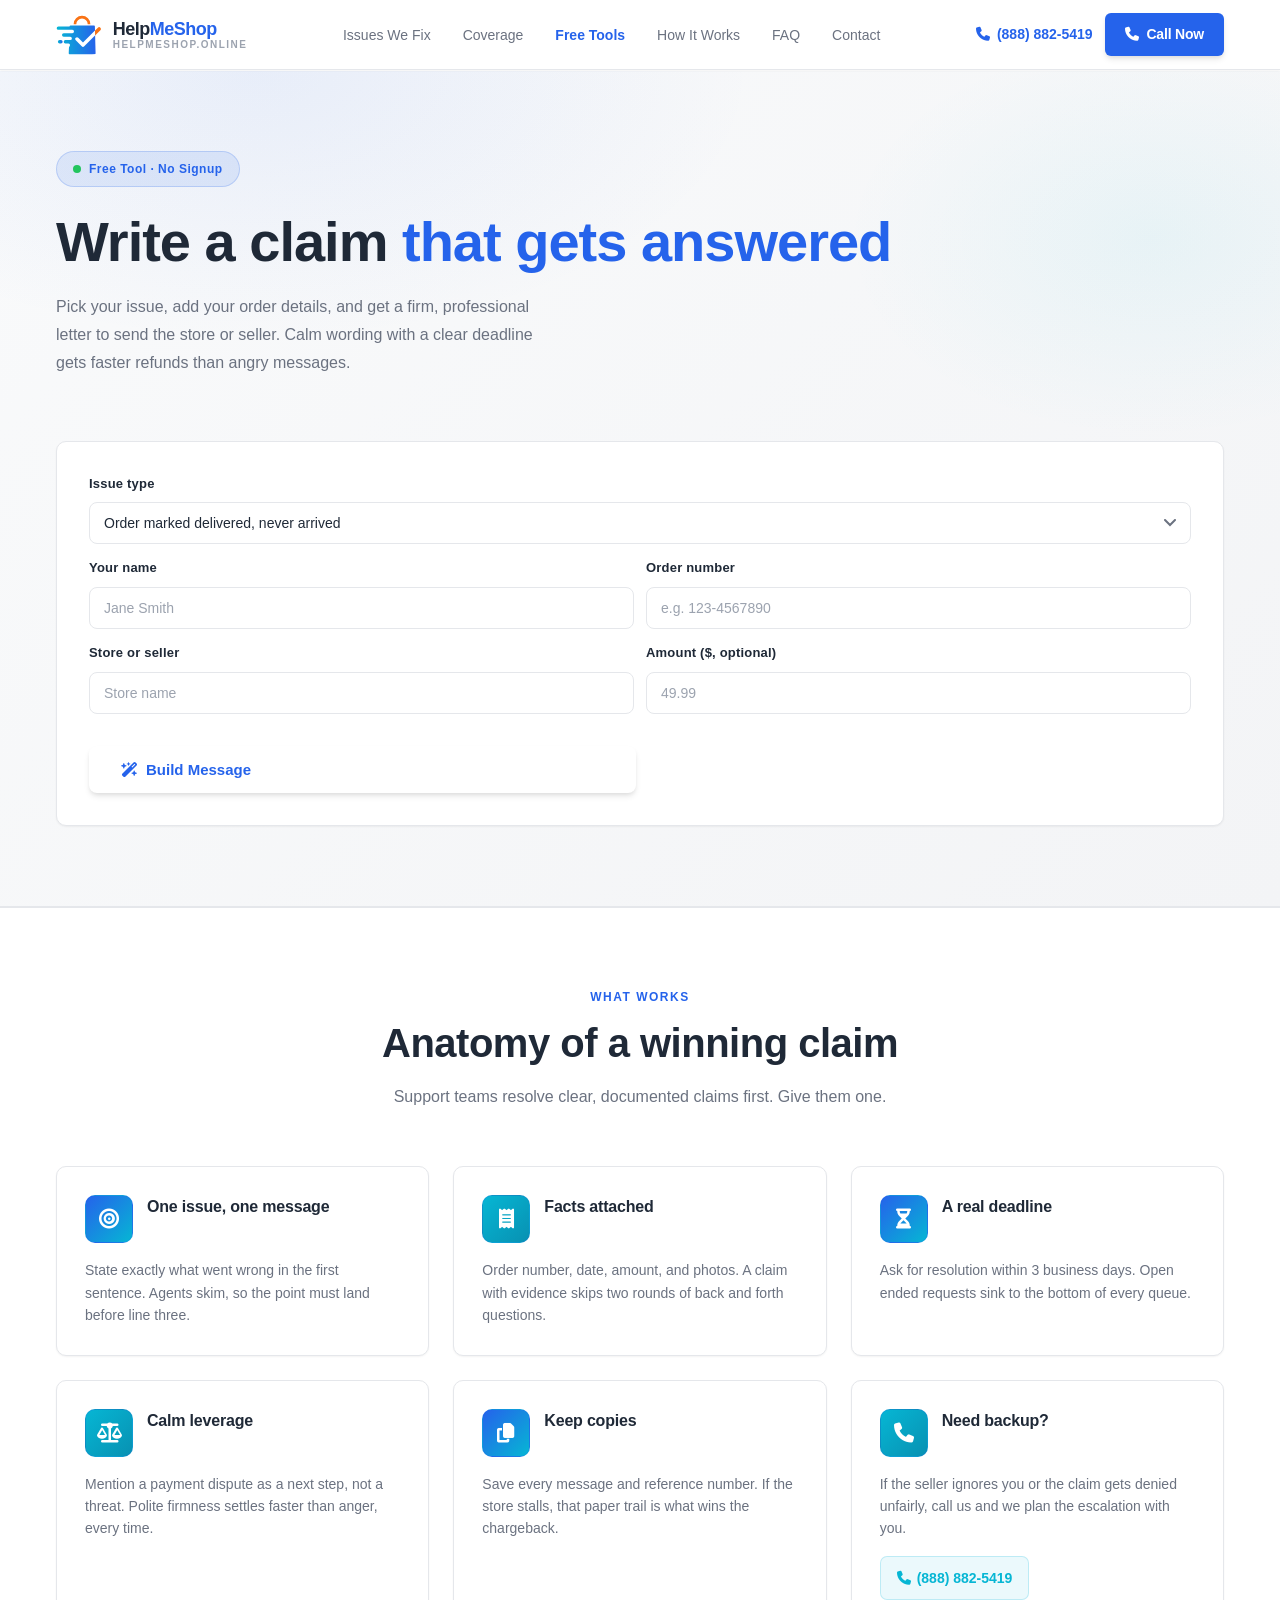
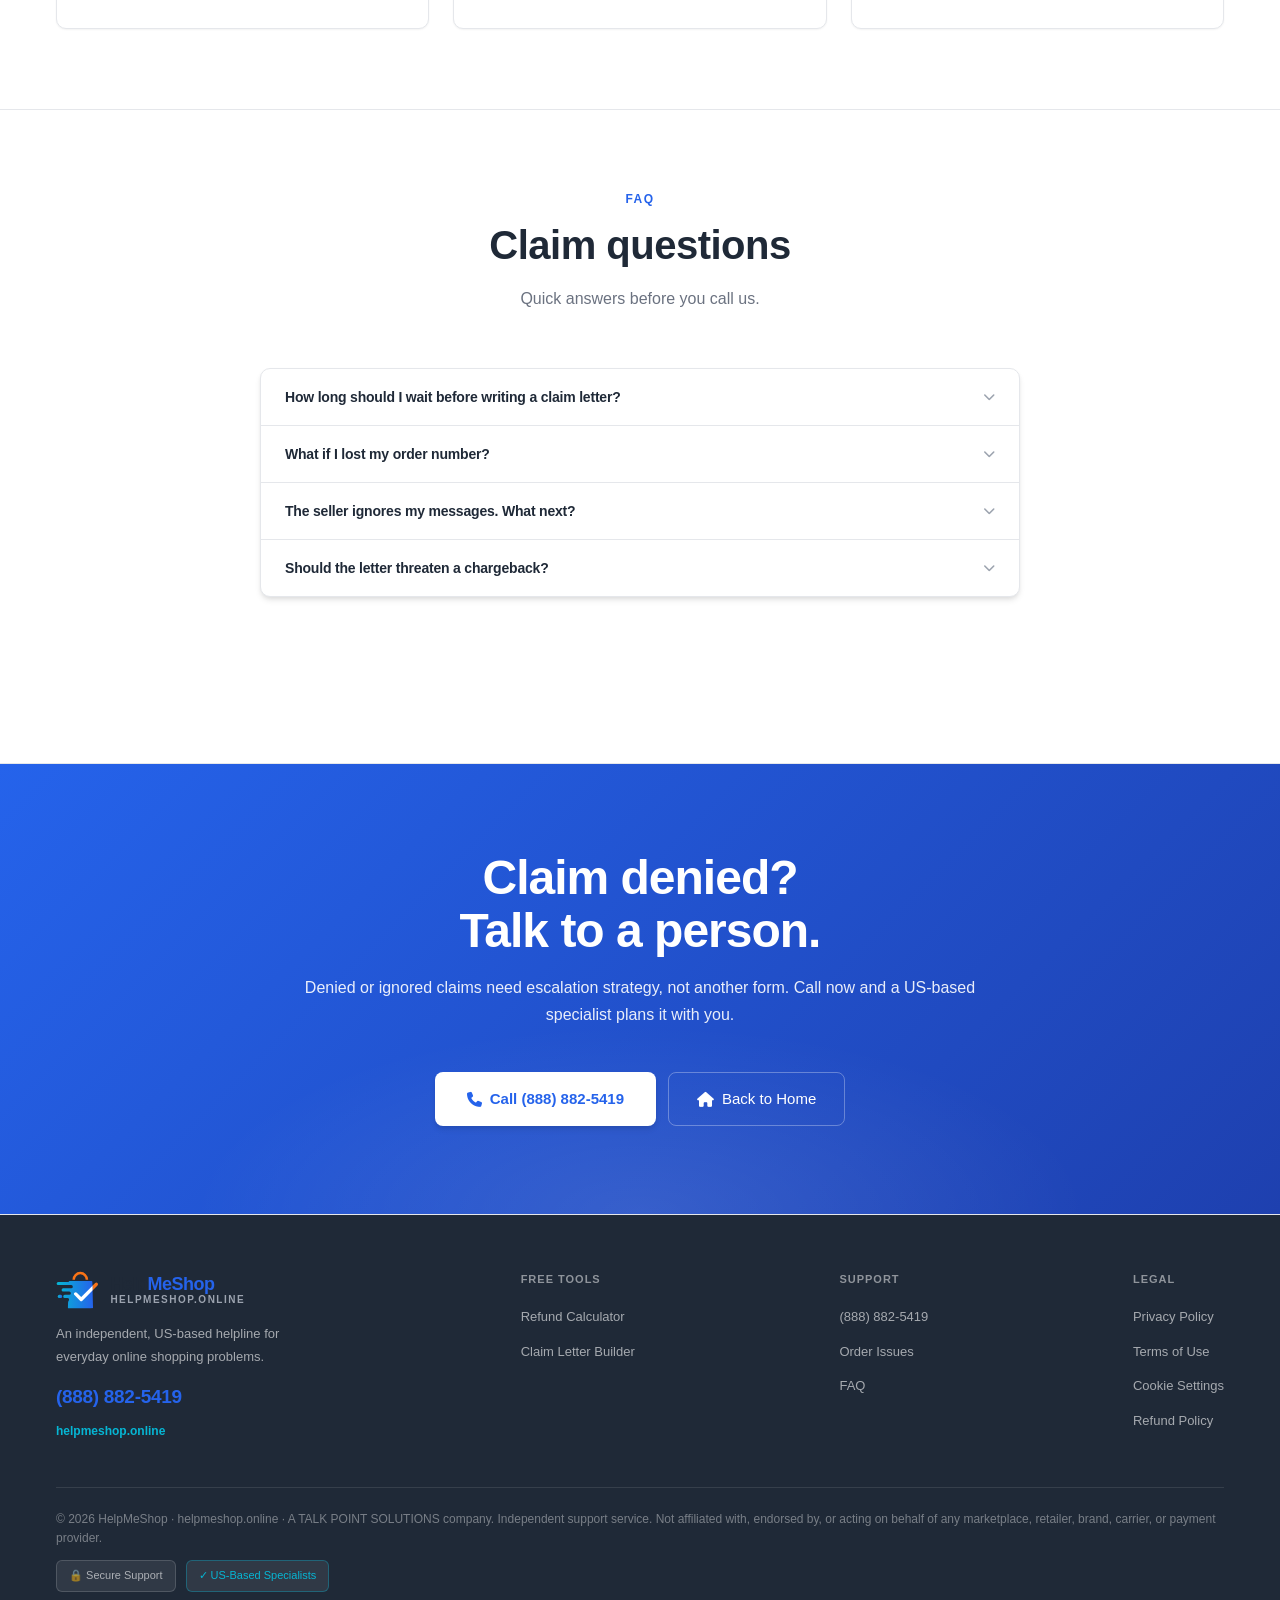
==== claim-letter/index.html @ 2825859c "SEO pass: move everything to helpmeshop.online and complete meta, icons and crawl files Co-Authored-" ====
<!DOCTYPE html>
<html lang="en-US">
<head>
  <meta charset="UTF-8" />
  <meta name="viewport" content="width=device-width, initial-scale=1.0, viewport-fit=cover" />
  <title>Free Claim Letter Generator for Refunds | HelpMeShop</title>
  <meta name="description" content="Build a firm, professional claim letter for missing parcels, damaged items, late refunds, and wrong charges. Free, no signup, copy and send." />
  <link rel="canonical" href="https://helpmeshop.online/claim-letter/" />
  <meta name="robots" content="index, follow, max-image-preview:large, max-snippet:-1" />
  <meta property="og:type" content="website" />
  <meta property="og:site_name" content="HelpMeShop" />
  <meta property="og:locale" content="en_US" />
  <meta property="og:title" content="Free Claim Letter Generator | HelpMeShop" />
  <meta property="og:description" content="Missing parcel, damaged item, stuck refund, double charge? Generate a letter that gets answered." />
  <meta property="og:url" content="https://helpmeshop.online/claim-letter/" />
  <meta property="og:image" content="https://helpmeshop.online/assets/images/og-image.png" />
  <meta property="og:image:width" content="1200" />
  <meta property="og:image:height" content="630" />
  <meta property="og:image:alt" content="HelpMeShop logo with phone number (888) 882-5419" />
  <meta name="twitter:card" content="summary_large_image" />
  <meta name="twitter:title" content="Free Claim Letter Generator | HelpMeShop" />
  <meta name="twitter:description" content="Missing parcel, damaged item, stuck refund, double charge? Generate a letter that gets answered." />
  <meta name="twitter:image" content="https://helpmeshop.online/assets/images/og-image.png" />
  <meta name="theme-color" content="#2563EB" />
  <link rel="icon" type="image/svg+xml" href="../assets/images/logo.svg" />
  <link rel="icon" type="image/png" sizes="32x32" href="../assets/images/favicon-32.png" />
  <link rel="apple-touch-icon" sizes="180x180" href="../assets/images/apple-touch-icon.png" />
  <link rel="manifest" href="../site.webmanifest" />
  <link rel="preconnect" href="https://fonts.googleapis.com" />
  <link rel="preconnect" href="https://fonts.gstatic.com" crossorigin />
  <link href="https://fonts.googleapis.com/css2?family=Inter:wght@300;400;500;600;700;800;900&display=swap" rel="stylesheet" />
  <link rel="stylesheet" href="https://cdnjs.cloudflare.com/ajax/libs/font-awesome/6.5.2/css/all.min.css" />

  <link rel="stylesheet" href="../assets/css/style.css?v=9" />

  <script type="application/ld+json">
  {"@context":"https://schema.org","@type":"WebApplication","name":"HelpMeShop Claim Letter Generator","applicationCategory":"UtilitiesApplication","operatingSystem":"Any","url":"https://helpmeshop.online/claim-letter/","offers":{"@type":"Offer","price":"0"},"featureList":"Dispute letter templates, one-click copy"}
  </script>
  <script type="application/ld+json">
  {"@context":"https://schema.org","@type":"BreadcrumbList","itemListElement":[
    {"@type":"ListItem","position":1,"name":"Home","item":"https://helpmeshop.online/"},
    {"@type":"ListItem","position":2,"name":"Free Tools","item":"https://helpmeshop.online/#tools"},
    {"@type":"ListItem","position":3,"name":"Claim Letter Generator","item":"https://helpmeshop.online/claim-letter/"}
  ]}
  </script>
  <script type="application/ld+json">
  {"@context":"https://schema.org","@type":"FAQPage","mainEntity":[
    {"@type":"Question","name":"How long should I wait before writing a claim letter?","acceptedAnswer":{"@type":"Answer","text":"Give the store its stated window first, usually 3 to 5 business days after delivery or approval. After that, write immediately. Waiting weakens your position."}},
    {"@type":"Question","name":"What if I lost my order number?","acceptedAnswer":{"@type":"Answer","text":"Use your confirmation email, receipt, or bank statement line instead. Order date plus amount plus the last four digits of the card is usually enough to identify the purchase."}},
    {"@type":"Question","name":"The seller ignores my messages. What next?","acceptedAnswer":{"@type":"Answer","text":"Escalate in this order: the store's formal dispute channel, then your payment provider (chargeback), then a review with evidence. Call us at (888) 882-5419 and we will plan the escalation with you."}},
    {"@type":"Question","name":"Should the letter threaten a chargeback?","acceptedAnswer":{"@type":"Answer","text":"Mention it once, calmly, as a next step rather than a threat. Our builder phrases it exactly that way, which gets faster responses than angry messages."}}
  ]}
  </script>

  <!-- Google tag (gtag.js) -->
  <script async src="https://www.googletagmanager.com/gtag/js?id=AW-16799190588"></script>
  <script>
    window.dataLayer = window.dataLayer || [];
    function gtag(){dataLayer.push(arguments);}
    gtag('js', new Date());

    gtag('config', 'AW-16799190588');
  </script>
</head>
<body>

  <!-- NAV -->
  <nav>
    <div class="nav-brand">
      <a href="../" style="display:flex;align-items:center;gap:11px;" aria-label="HelpMeShop home"><img class="brand-mark" src="../assets/images/logo.svg" alt="HelpMeShop logo" />
      <span class="brand-logo">Help<span>MeShop</span><small>HELPMESHOP.ONLINE</small></span></a>
    </div>
    <ul class="nav-links">
      <li><a href="../#issues">Issues We Fix</a></li>
      <li><a href="../#coverage">Coverage</a></li>
      <li><a href="../#tools" class="cur">Free Tools</a></li>
      <li><a href="../#how">How It Works</a></li>
      <li><a href="../#faq">FAQ</a></li>
      <li><a href="../#cta">Contact</a></li>
    </ul>
    <div class="nav-r">
      <div class="nav-num"><i class="fa-solid fa-phone"></i> (888) 882-5419</div>
      <a href="tel:+18888825419" class="nav-call"><i class="fa-solid fa-phone"></i> Call Now</a>
    </div>
    <button class="hbg" id="hbgBtn" type="button" aria-label="Menu">
      <span></span><span></span><span></span>
    </button>
  </nav>
  <div class="mob-nav" id="mobNav">
    <a href="../#issues">Issues We Fix</a>
    <a href="../#coverage">Coverage</a>
    <a href="../#tools">Free Tools</a>
    <a href="../#how">How It Works</a>
    <a href="../#faq">FAQ</a>
    <a href="tel:+18888825419" class="mob-call"><i class="fa-solid fa-phone"></i> (888) 882-5419</a>
  </div>

  <!-- TOOL HERO -->
  <section class="hero">
    <img class="float-el f-tool-1" src="../assets/images/box-open.svg" alt="" aria-hidden="true" />
    <img class="float-el f-tool-2 small slow" src="../assets/images/box-closed.svg" alt="" aria-hidden="true" />
    <div class="hero-inner" style="grid-template-columns:1fr;gap:32px;">
      <div class="hero-l">
        <div class="hero-kicker"><span class="kicker-dot"></span> Free Tool · No Signup</div>
        <h1>Write a claim <span>that gets answered</span></h1>
        <p>Pick your issue, add your order details, and get a firm, professional letter to send the store or seller. Calm wording with a clear deadline gets faster refunds than angry messages.</p>
      </div>
      <div class="tool-card">
        <label class="tool-lbl" for="claimIssue" style="margin-top:0;">Issue type</label>
        <select id="claimIssue" aria-label="Issue type">
          <option value="missing">Order marked delivered, never arrived</option>
          <option value="late">Order late or stuck in transit</option>
          <option value="damaged">Item arrived damaged or wrong</option>
          <option value="refund">Refund approved but never received</option>
          <option value="charge">Charged twice or wrong amount</option>
        </select>
        <div class="tool-2col">
          <div><label class="tool-lbl" for="claimName">Your name</label><input id="claimName" type="text" autocomplete="name" placeholder="Jane Smith" /></div>
          <div><label class="tool-lbl" for="claimOrder">Order number</label><input id="claimOrder" type="text" autocomplete="off" placeholder="e.g. 123-4567890" /></div>
        </div>
        <div class="tool-2col">
          <div><label class="tool-lbl" for="claimStore">Store or seller</label><input id="claimStore" type="text" autocomplete="off" placeholder="Store name" /></div>
          <div><label class="tool-lbl" for="claimAmount">Amount ($, optional)</label><input id="claimAmount" type="text" inputmode="decimal" autocomplete="off" placeholder="49.99" /></div>
        </div>
        <div class="tool-row">
          <button class="btn-or tool-btn" id="claimBtn" type="button"><i class="fa-solid fa-wand-magic-sparkles"></i> Build Message</button>
          <button class="btn-bdr tool-btn" id="claimCopy" type="button" disabled><i class="fa-solid fa-copy"></i> Copy</button>
        </div>
        <textarea class="tool-result" id="claimResult" rows="7" readonly hidden aria-label="Generated claim message"></textarea>
      </div>
    </div>
  </section>

  <!-- GUIDE -->
  <div class="issues-sec">
    <div class="issues-inner">
      <div class="sec-eye">What Works</div>
      <h2 class="sec-h">Anatomy of a winning claim</h2>
      <p class="sec-sub">Support teams resolve clear, documented claims first. Give them one.</p>
      <div class="iss-grid">
        <div class="iss-card">
          <div class="iss-top"><div class="iss-ico"><i class="fa-solid fa-bullseye"></i></div><h4>One issue, one message</h4></div>
          <p>State exactly what went wrong in the first sentence. Agents skim, so the point must land before line three.</p>
        </div>
        <div class="iss-card">
          <div class="iss-top"><div class="iss-ico"><i class="fa-solid fa-receipt"></i></div><h4>Facts attached</h4></div>
          <p>Order number, date, amount, and photos. A claim with evidence skips two rounds of back and forth questions.</p>
        </div>
        <div class="iss-card">
          <div class="iss-top"><div class="iss-ico"><i class="fa-solid fa-hourglass-half"></i></div><h4>A real deadline</h4></div>
          <p>Ask for resolution within 3 business days. Open ended requests sink to the bottom of every queue.</p>
        </div>
        <div class="iss-card">
          <div class="iss-top"><div class="iss-ico"><i class="fa-solid fa-scale-balanced"></i></div><h4>Calm leverage</h4></div>
          <p>Mention a payment dispute as a next step, not a threat. Polite firmness settles faster than anger, every time.</p>
        </div>
        <div class="iss-card">
          <div class="iss-top"><div class="iss-ico"><i class="fa-solid fa-copy"></i></div><h4>Keep copies</h4></div>
          <p>Save every message and reference number. If the store stalls, that paper trail is what wins the chargeback.</p>
        </div>
        <div class="iss-card">
          <div class="iss-top"><div class="iss-ico"><i class="fa-solid fa-phone"></i></div><h4>Need backup?</h4></div>
          <p>If the seller ignores you or the claim gets denied unfairly, call us and we plan the escalation with you.</p>
          <a href="tel:+18888825419" class="iss-cta"><i class="fa-solid fa-phone"></i> (888) 882-5419</a>
        </div>
      </div>
    </div>
  </div>

  <!-- FAQ -->
  <div class="faq-sec">
    <div class="faq-inner">
      <div class="sec-eye">FAQ</div>
      <h2 class="sec-h">Claim questions</h2>
      <p class="sec-sub">Quick answers before you call us.</p>
      <div class="faq-list">
        <div class="fi"><button class="fq" type="button">How long should I wait before writing a claim letter?<i class="fa-solid fa-chevron-down"></i></button><div class="fa-a">Give the store its stated window first, usually 3 to 5 business days after delivery or approval. After that, write immediately. Waiting weakens your position.</div></div>
        <div class="fi"><button class="fq" type="button">What if I lost my order number?<i class="fa-solid fa-chevron-down"></i></button><div class="fa-a">Use your confirmation email, receipt, or bank statement line instead. Order date plus amount plus the last four digits of the card is usually enough to identify the purchase.</div></div>
        <div class="fi"><button class="fq" type="button">The seller ignores my messages. What next?<i class="fa-solid fa-chevron-down"></i></button><div class="fa-a">Escalate in this order: the store's formal dispute channel, then your payment provider (chargeback), then a review with evidence. Call us at (888) 882-5419 and we will plan the escalation with you.</div></div>
        <div class="fi"><button class="fq" type="button">Should the letter threaten a chargeback?<i class="fa-solid fa-chevron-down"></i></button><div class="fa-a">Mention it once, calmly, as a next step rather than a threat. Our builder phrases it exactly that way, which gets faster responses than angry messages.</div></div>
      </div>
      <div class="cta-actions" style="margin-top:32px;">
        <a href="../refund-calculator/" class="btn-bdr"><i class="fa-solid fa-calculator"></i> Refund Calculator</a>
      </div>
    </div>
  </div>

  <!-- BIG CTA -->
  <div class="cta-sec" id="cta">
    <div class="cta-inner">
      <h2>Claim denied?<br /><span>Talk to a person.</span></h2>
      <p>Denied or ignored claims need escalation strategy, not another form. Call now and a US-based specialist plans it with you.</p>
      <div class="cta-actions">
        <a href="tel:+18888825419" class="btn-or"><i class="fa-solid fa-phone"></i> Call (888) 882-5419</a>
        <a href="../" class="btn-bdr"><i class="fa-solid fa-house"></i> Back to Home</a>
      </div>
    </div>
  </div>

  <!-- FOOTER -->
  <footer>
    <div class="ft">
      <div class="ft-top">
        <div class="ft-logo">
          <div class="brand-lockup"><img class="brand-mark ft-mark" src="../assets/images/logo.svg" alt="HelpMeShop logo" /><div class="brand-logo">Help<span>MeShop</span><small>HELPMESHOP.ONLINE</small></div></div>
          <p>An independent, US-based helpline for everyday online shopping problems.</p>
          <a href="tel:+18888825419" class="ft-phone">(888) 882-5419</a>
          <span class="ft-domain">helpmeshop.online</span>
        </div>
        <div class="ft-col"><h5>Free Tools</h5><ul><li><a href="../refund-calculator/">Refund Calculator</a></li><li><a href="../claim-letter/">Claim Letter Builder</a></li></ul></div>
        <div class="ft-col"><h5>Support</h5><ul><li><a href="tel:+18888825419">(888) 882-5419</a></li><li><a href="../#issues">Order Issues</a></li><li><a href="../#faq">FAQ</a></li></ul></div>
        <div class="ft-col"><h5>Legal</h5><ul><li><a href="../privacy/">Privacy Policy</a></li><li><a href="../terms/">Terms of Use</a></li><li><a href="../cookies/">Cookie Settings</a></li><li><a href="../refund-policy/">Refund Policy</a></li></ul></div>
      </div>
      <div class="ft-bot">
        <p>© <span id="year">2025</span> HelpMeShop · helpmeshop.online · A TALK POINT SOLUTIONS company. Independent support service. Not affiliated with, endorsed by, or acting on behalf of any marketplace, retailer, brand, carrier, or payment provider.</p>
        <div class="ft-badges"><span class="ft-badge">🔒 Secure Support</span><span class="ft-badge accent">✓ US-Based Specialists</span></div>
      </div>
    </div>
  </footer>

  <!-- MOBILE STICKY BAR -->
  <div class="mob-bar">
    <a href="tel:+18888825419">
      <div class="mb-icon"><i class="fa-solid fa-phone"></i></div>
      <div class="mb-inner">
        <span class="mb-num">(888) 882-5419</span>
        <span class="mb-sub">Tap to Call · Free · 24/7</span>
      </div>
    </a>
  </div>

  <script src="../assets/js/main.js?v=10"></script>
</body>
</html>
---- assets/css/style.css ----
*,*::before,*::after{box-sizing:border-box;margin:0;padding:0;}
:root{
  --primary:#2563EB;
  --primary-dark:#1E40AF;
  --secondary:#06B6D4;
  --accent:#F97316;
  --success:#22C55E;
  --danger:#EF4444;
  --bg:#FFFFFF;
  --bg-dark:#F9FAFB;
  --bg-darker:#F3F4F6;
  --ink:#1F2937;
  --ink-light:#6B7280;
  --ink-lighter:#9CA3AF;
  --border:#E5E7EB;
  --border-dark:#D1D5DB;
  --shadow:0 1px 2px 0 rgba(0,0,0,0.05);
  --shadow-sm:0 1px 2px 0 rgba(0,0,0,0.05);
  --shadow-md:0 4px 6px -1px rgba(0,0,0,0.1), 0 2px 4px -1px rgba(0,0,0,0.06);
  --shadow-lg:0 10px 15px -3px rgba(0,0,0,0.1), 0 4px 6px -2px rgba(0,0,0,0.05);
}

html,body{height:100%;}
body{font-family:-apple-system,BlinkMacSystemFont,'Segoe UI','Roboto','Oxygen','Ubuntu','Cantarell','Fira Sans','Droid Sans','Helvetica Neue',sans-serif;background:var(--bg);color:var(--ink);overflow-x:hidden;line-height:1.6;-webkit-tap-highlight-color:transparent;text-size-adjust:100%;}
html{scroll-behavior:smooth;scroll-padding-top:80px;}
img{max-width:100%;}
a{text-decoration:none;color:inherit;}
::selection{background:var(--primary);color:#fff;}
a:focus-visible,button:focus-visible{outline:2px solid var(--secondary);outline-offset:2px;}
::-webkit-scrollbar{width:10px;}
::-webkit-scrollbar-track{background:var(--bg-darker);}
::-webkit-scrollbar-thumb{background:var(--border-dark);border-radius:8px;border:2px solid var(--bg);}
::-webkit-scrollbar-thumb:hover{background:var(--primary);}

/* BRAND */
.brand-lockup{display:flex;align-items:center;gap:11px;}
.brand-mark{height:40px;width:auto;display:block;border-radius:10px;flex-shrink:0;}
.ft-mark{height:38px;border-radius:9px;}
.brand-logo{font-size:18px;font-weight:700;letter-spacing:-.5px;color:var(--ink);white-space:nowrap;line-height:1;}
.brand-logo span{color:var(--primary);}
.brand-logo small{display:block;font-size:10px;font-weight:600;letter-spacing:1.5px;color:var(--ink-lighter);margin-top:2px;text-transform:uppercase;}

/* US FLAG */
.us-flag{display:inline-block;width:22px;height:15px;background:url("data:image/svg+xml,%3Csvg xmlns='http://www.w3.org/2000/svg' viewBox='0 0 7410 3900'%3E%3Crect width='7410' height='3900' fill='%23B22234'/%3E%3Crect y='300' width='7410' height='300' fill='white'/%3E%3Crect y='900' width='7410' height='300' fill='white'/%3E%3Crect y='1500' width='7410' height='300' fill='white'/%3E%3Crect y='2100' width='7410' height='300' fill='white'/%3E%3Crect y='2700' width='7410' height='300' fill='white'/%3E%3Crect y='3300' width='7410' height='300' fill='white'/%3E%3Crect width='2964' height='2100' fill='%233C3B6E'/%3E%3C/svg%3E") center/cover no-repeat;border-radius:2px;flex-shrink:0;box-shadow:0 0 0 1px rgba(0,0,0,.1);vertical-align:middle;}

/* ANN BAR */
.ann{background:var(--ink);padding:12px 56px;font-size:13px;font-weight:500;display:flex;align-items:center;justify-content:center;gap:14px;flex-wrap:wrap;color:#fff;border-bottom:1px solid var(--border);}
.ann i{color:var(--accent);font-size:13px;}
.ann-btn{display:inline-flex;align-items:center;gap:7px;background:var(--secondary);color:#fff;font-weight:600;font-size:13px;padding:8px 16px;border-radius:6px;white-space:nowrap;transition:all 0.3s;border:none;cursor:pointer;}
.ann-btn:hover{background:#0891B2;transform:translateY(-1px);box-shadow:var(--shadow-md);}

/* NAV */
nav{background:#fff;border-bottom:1px solid var(--border);padding:0 56px;height:70px;display:flex;align-items:center;justify-content:space-between;gap:16px;position:sticky;top:0;z-index:400;box-shadow:var(--shadow);}
.nav-brand{display:flex;align-items:center;gap:10px;}
.nav-links{display:flex;gap:32px;list-style:none;}
.nav-links a{font-size:14px;color:var(--ink-light);font-weight:500;transition:all 0.3s;}
.nav-links a:hover,.nav-links a.cur{color:var(--primary);font-weight:600;}
.nav-r{display:flex;align-items:center;gap:12px;}
.nav-num{display:inline-flex;align-items:center;gap:7px;font-size:14px;font-weight:700;color:var(--primary);white-space:nowrap;}
.nav-call{display:inline-flex;align-items:center;gap:8px;background:var(--primary);color:#fff;padding:10px 20px;border-radius:6px;font-weight:600;font-size:14px;white-space:nowrap;transition:all 0.3s;border:none;cursor:pointer;letter-spacing:-0.2px;box-shadow:var(--shadow-md);}
.nav-call:hover{background:var(--primary-dark);transform:translateY(-2px);box-shadow:var(--shadow-lg);}
.hbg{display:none;flex-direction:column;gap:5px;cursor:pointer;background:none;border:none;padding:10px;min-width:44px;min-height:44px;align-items:center;justify-content:center;}
.hbg span{display:block;width:22px;height:2px;background:var(--ink);border-radius:2px;transition:all 0.3s;}
.mob-nav{display:flex;flex-direction:column;background:#fff;border-bottom:1px solid var(--border);max-height:0;opacity:0;overflow:hidden;padding:0 24px;margin:0;transition:all 0.3s ease;}
.mob-nav.open{max-height:500px;opacity:1;padding:12px 24px 24px;}
.mob-nav a{font-size:15px;color:var(--ink);font-weight:500;padding:12px 0;border-bottom:1px solid var(--border);opacity:0.85;}
.mob-nav a:last-child{border:none;opacity:1;}
.mob-call{display:flex;align-items:center;justify-content:center;gap:8px;background:var(--primary);color:#fff!important;padding:12px;border-radius:8px;font-weight:600!important;font-size:15px;margin-top:12px;opacity:1!important;border:none!important;cursor:pointer;}

/* HERO */
.hero{background:linear-gradient(135deg,#F9FAFB 0%,#F3F4F6 100%);border-bottom:1px solid var(--border);position:relative;overflow:hidden;padding:80px 56px;}
.hero::before{content:'';position:absolute;inset:0;background:radial-gradient(ellipse 60% 50% at 20% 0%,rgba(37,99,235,0.08),transparent 65%),radial-gradient(ellipse 40% 40% at 90% 20%,rgba(6,182,212,0.06),transparent 60%);pointer-events:none;}
.hero-inner{max-width:1280px;margin:0 auto;display:grid;grid-template-columns:1.1fr 0.9fr;gap:60px;align-items:center;position:relative;z-index:1;}
.hero-kicker{display:inline-flex;align-items:center;gap:8px;background:rgba(37,99,235,0.1);border:1px solid rgba(37,99,235,0.2);padding:8px 16px;border-radius:100px;font-size:12px;font-weight:600;color:var(--primary);margin-bottom:24px;letter-spacing:0.5px;max-width:100%;flex-wrap:wrap;line-height:1.5;}
.kicker-dot{width:8px;height:8px;background:var(--success);border-radius:50%;animation:pulse 2s infinite;}
@keyframes pulse{0%,100%{opacity:1;}50%{opacity:0.6;}}
.hero-l h1{font-size:clamp(36px,5vw,56px);font-weight:700;letter-spacing:-1px;line-height:1.1;color:var(--ink);margin-bottom:20px;}
.hero-l h1 span{color:var(--primary);}
.hero-l p{font-size:16px;color:var(--ink-light);font-weight:400;line-height:1.75;max-width:480px;margin-bottom:32px;}
.hero-trust{display:flex;flex-direction:column;gap:12px;}
.ht-item{display:flex;align-items:center;gap:10px;font-size:14px;color:var(--ink);font-weight:500;}
.ht-item i{color:var(--success);font-size:16px;width:20px;text-align:center;}
.store-row{display:flex;align-items:center;gap:8px;margin-top:16px;flex-wrap:wrap;row-gap:12px;}
.store-tile{display:inline-flex;width:32px;height:32px;border-radius:6px;overflow:hidden;box-shadow:var(--shadow);border:1px solid var(--border-light);flex-shrink:0;align-items:center;justify-content:center;}
.store-tile svg{width:100%;height:100%;display:block;}
.store-tile i{font-size:16px;color:var(--primary);}
.store-note{font-size:11px;color:var(--ink-lighter);font-weight:400;line-height:1.4;white-space:nowrap;}

/* FLOATING DECORATIVE ELEMENTS */
.float-el{position:absolute;opacity:0.3;pointer-events:none;user-select:none;z-index:-1;}
.f-hero-1{width:200px;height:200px;top:10%;right:2%;animation:float 6s ease-in-out infinite;}
.f-hero-2{width:140px;height:140px;top:65%;left:-80px;animation:float 8s ease-in-out infinite;}
.f-tool-1{width:180px;height:180px;top:10%;right:5%;animation:float 7s ease-in-out infinite;}
.f-tool-2{width:120px;height:120px;bottom:10%;left:-100px;animation:float 9s ease-in-out infinite;}
.f-sec-1{width:160px;height:160px;bottom:5%;right:2%;animation:float 7.5s ease-in-out infinite;}
.slow{animation-duration:12s;}
@keyframes float{0%,100%{transform:translateY(0px);}50%{transform:translateY(-20px);}}

/* CALL CARD */
.call-card{background:#fff;border:1px solid var(--border);border-radius:12px;overflow:hidden;box-shadow:var(--shadow-lg);}
.cc-head{background:linear-gradient(135deg,var(--secondary) 0%,#0891B2 100%);padding:32px;position:relative;overflow:hidden;color:#fff;}
.cc-head::before{content:'';position:absolute;inset:0;background:radial-gradient(ellipse 80% 60% at 100% 0%,rgba(255,255,255,0.2),transparent 60%);}
.cc-badge{font-size:12px;font-weight:600;color:rgba(255,255,255,0.8);margin-bottom:8px;position:relative;z-index:1;letter-spacing:1px;display:flex;align-items:center;gap:7px;flex-wrap:wrap;row-gap:4px;text-transform:uppercase;}
.cc-num{font-size:clamp(22px,3vw,36px);font-weight:700;color:#fff;letter-spacing:-0.5px;line-height:1;position:relative;z-index:1;}
.cc-status{display:flex;align-items:center;gap:7px;font-size:12px;color:rgba(255,255,255,0.85);margin-top:10px;position:relative;z-index:1;font-weight:500;}
.sdot{width:8px;height:8px;background:#fff;border-radius:50%;animation:pulse 1.8s infinite;flex-shrink:0;}
.cc-body{padding:28px 32px;}
.cc-cta{display:flex;align-items:center;justify-content:center;gap:9px;background:var(--primary);color:#fff;padding:14px 24px;border-radius:8px;font-size:15px;font-weight:600;transition:all 0.3s;box-shadow:var(--shadow-md);letter-spacing:-0.2px;width:100%;margin-bottom:16px;border:none;cursor:pointer;}
.cc-cta:hover{background:var(--primary-dark);transform:translateY(-2px);box-shadow:var(--shadow-lg);}
.cc-divider{display:flex;align-items:center;gap:12px;color:var(--ink-lighter);font-size:12px;margin-bottom:16px;}
.cc-divider::before,.cc-divider::after{content:'';flex:1;height:1px;background:var(--border);}
.cc-chips{display:flex;flex-direction:column;gap:8px;}
.cc-chip{display:flex;align-items:center;gap:10px;padding:12px 16px;background:var(--bg-dark);border:1px solid var(--border);border-radius:8px;font-size:13px;color:var(--ink);font-weight:500;transition:all 0.3s;cursor:pointer;}
.cc-chip:hover{border-color:var(--primary);background:rgba(37,99,235,0.05);}
.cc-chip i{color:var(--primary);font-size:14px;width:18px;text-align:center;flex-shrink:0;}
.cc-chip span{font-size:11px;color:var(--ink-lighter);font-weight:400;margin-left:auto;}
.cc-note{font-size:11px;color:var(--ink-lighter);text-align:center;margin-top:14px;line-height:1.6;}
.cc-note i{color:var(--accent);margin-right:4px;}

/* STATS */
.stats{background:var(--primary);color:#fff;display:flex;justify-content:center;flex-wrap:wrap;border-bottom:1px solid var(--border);}
.st-item{display:flex;flex-direction:column;align-items:center;padding:32px 44px;border-right:1px solid rgba(255,255,255,0.1);}
.st-item:last-child{border-right:none;}
.st-num{font-size:32px;font-weight:700;letter-spacing:-1px;line-height:1;}
.st-num .accent{color:var(--accent);}
.st-lbl{font-size:13px;color:rgba(255,255,255,0.8);margin-top:6px;font-weight:500;}

/* ISSUES SECTION */
.issues-sec{background:var(--bg);border-top:1px solid var(--border);padding:80px 56px;}
.issues-inner{max-width:1280px;margin:0 auto;}
.sec-eye{font-size:12px;font-weight:600;color:var(--primary);letter-spacing:1.5px;text-transform:uppercase;text-align:center;margin-bottom:12px;}
.sec-h{font-size:clamp(26px,4vw,40px);font-weight:700;text-align:center;letter-spacing:-0.5px;line-height:1.2;color:var(--ink);margin-bottom:16px;}
.sec-sub{text-align:center;color:var(--ink-light);font-size:16px;font-weight:400;margin-bottom:56px;max-width:500px;margin-left:auto;margin-right:auto;line-height:1.7;}
.iss-grid{display:grid;grid-template-columns:repeat(3,1fr);gap:24px;}
.iss-card{background:#fff;border:1px solid var(--border);border-radius:10px;padding:28px;display:flex;flex-direction:column;transition:all 0.3s;box-shadow:var(--shadow);}
.iss-card:hover{border-color:var(--primary);box-shadow:var(--shadow-lg);transform:translateY(-4px);}
.iss-top{display:flex;align-items:flex-start;gap:14px;margin-bottom:16px;}
.iss-ico{width:48px;height:48px;border-radius:10px;background:linear-gradient(135deg,var(--primary) 0%,var(--secondary) 100%);border:1px solid rgba(37,99,235,0.2);display:flex;align-items:center;justify-content:center;font-size:20px;color:#fff;flex-shrink:0;}
.iss-card:nth-child(even) .iss-ico{background:linear-gradient(135deg,var(--secondary) 0%,#0891B2 100%);}
.iss-top h4{font-size:16px;font-weight:600;color:var(--ink);letter-spacing:-0.2px;line-height:1.3;padding-top:2px;}
.iss-card p{font-size:14px;color:var(--ink-light);line-height:1.6;font-weight:400;flex:1;}
.iss-cta{display:inline-flex;align-items:center;gap:6px;color:var(--primary);font-size:14px;font-weight:600;margin-top:16px;padding:10px 16px;background:rgba(37,99,235,0.08);border:1px solid rgba(37,99,235,0.2);border-radius:7px;transition:all 0.3s;align-self:flex-start;cursor:pointer;}
.iss-cta:hover{background:rgba(37,99,235,0.15);border-color:var(--primary);}
.iss-card:nth-child(even) .iss-cta{color:var(--secondary);background:rgba(6,182,212,0.08);border-color:rgba(6,182,212,0.2);}
.iss-card:nth-child(even) .iss-cta:hover{background:rgba(6,182,212,0.15);border-color:var(--secondary);}

/* COVERAGE */
.cov-sec{background:var(--bg);border-top:1px solid var(--border);padding:80px 56px;}
.cov-inner{max-width:1280px;margin:0 auto;}
.cov-grid{display:grid;grid-template-columns:repeat(4,1fr);gap:24px;margin-top:56px;}
.cov-card{background:#fff;border:1px solid var(--border);border-radius:10px;padding:28px;text-align:center;transition:all 0.3s;box-shadow:var(--shadow);}
.cov-card:hover{border-color:var(--primary);box-shadow:var(--shadow-md);transform:translateY(-3px);}
.cov-ico{width:52px;height:52px;border-radius:10px;background:linear-gradient(135deg,var(--primary) 0%,var(--secondary) 100%);border:1px solid rgba(37,99,235,0.2);display:flex;align-items:center;justify-content:center;font-size:24px;color:#fff;margin:0 auto 16px;}
.cov-card:nth-child(even) .cov-ico{background:linear-gradient(135deg,var(--secondary) 0%,#0891B2 100%);}
.cov-card h4{font-size:15px;font-weight:600;color:var(--ink);letter-spacing:-0.2px;margin-bottom:8px;}
.cov-card p{font-size:13px;color:var(--ink-light);line-height:1.6;font-weight:400;}

/* TOOLS SECTION */
.tools-sec{background:var(--bg-dark);border-top:1px solid var(--border);padding:80px 56px;}
.tools-inner{max-width:1280px;margin:0 auto;}
.tool-grid{display:grid;grid-template-columns:repeat(2,1fr);gap:24px;margin-top:56px;}
.tool-card{background:#fff;border:1px solid var(--border);border-radius:10px;padding:32px;transition:all 0.3s;box-shadow:var(--shadow);}
.tool-card:hover{border-color:var(--primary);box-shadow:var(--shadow-md);}
.tool-head{display:flex;gap:16px;align-items:flex-start;margin-bottom:24px;}
.tool-ico{width:48px;height:48px;border-radius:10px;background:linear-gradient(135deg,var(--secondary) 0%,#0891B2 100%);border:1px solid rgba(6,182,212,0.2);display:flex;align-items:center;justify-content:center;font-size:20px;color:#fff;flex-shrink:0;}
.tool-ico.blue{background:linear-gradient(135deg,var(--primary) 0%,var(--secondary) 100%);}
.tool-head h4{font-size:16px;font-weight:600;color:var(--ink);letter-spacing:-0.2px;margin-bottom:4px;}
.tool-head p{font-size:13px;color:var(--ink-light);font-weight:400;line-height:1.6;}
.tool-lbl{display:block;font-size:13px;font-weight:600;color:var(--ink);margin:16px 0 8px;letter-spacing:0.2px;}
.tool-card input[type=text],.tool-card input[type=date],.tool-card select,.tool-card textarea{width:100%;background:#fff;border:1px solid var(--border);border-radius:8px;padding:12px 14px;font-size:14px;color:var(--ink);font-family:inherit;transition:all 0.3s;}
.tool-card input::placeholder{color:var(--ink-lighter);}
.tool-card input:focus,.tool-card select:focus,.tool-card textarea:focus{outline:none;border-color:var(--primary);box-shadow:0 0 0 3px rgba(37,99,235,0.1);}
.tool-card select{appearance:none;background-image:url("data:image/svg+xml,%3Csvg xmlns='http://www.w3.org/2000/svg' width='12' height='8'%3E%3Cpath d='M1 1l5 5 5-5' fill='none' stroke='%236B7280' stroke-width='2' stroke-linecap='round'/%3E%3C/svg%3E");background-repeat:no-repeat;background-position:right 14px center;padding-right:38px;}
.tool-card select option{background:#fff;}
.tool-row{display:flex;gap:12px;margin-top:16px;}
.tool-row input{flex:1;min-width:0;margin-top:0;}
.tool-btn{margin-top:16px;width:100%;padding:14px;background:var(--primary);color:#fff;border:none;border-radius:8px;font-weight:600;cursor:pointer;transition:all 0.3s;}
.tool-btn:hover{background:var(--primary-dark);transform:translateY(-2px);}
.tool-2col{display:grid;grid-template-columns:1fr 1fr;gap:12px;}
.tool-2col .tool-lbl{margin-top:14px;}
.tool-result{margin-top:16px;background:var(--bg-darker);border:1px solid var(--border);border-radius:8px;padding:18px;font-size:13px;line-height:1.7;color:var(--ink);}
.tool-result strong{color:var(--ink);font-weight:600;}

/* HOW IT WORKS */
.how-sec{background:var(--bg);border-top:1px solid var(--border);padding:80px 56px;}
.how-inner{max-width:1280px;margin:0 auto;}
.how-grid{display:grid;grid-template-columns:repeat(3,1fr);gap:24px;margin-top:56px;position:relative;}
.hw-card{background:#fff;border:1px solid var(--border);border-radius:10px;padding:40px 28px;display:flex;flex-direction:column;text-align:center;transition:all 0.3s;box-shadow:var(--shadow);position:relative;z-index:1;}
.hw-card:hover{box-shadow:var(--shadow-lg);border-color:var(--primary);transform:translateY(-4px);}
.hw-n{width:56px;height:56px;background:linear-gradient(135deg,var(--primary) 0%,var(--secondary) 100%);color:#fff;border-radius:50%;display:flex;align-items:center;justify-content:center;font-size:24px;font-weight:700;margin:0 auto 20px;box-shadow:var(--shadow-md);}
.hw-n:nth-child(1){background:linear-gradient(135deg,var(--primary) 0%,var(--secondary) 100%);}
.hw-card:nth-child(2) .hw-n{background:linear-gradient(135deg,var(--secondary) 0%,#0891B2 100%);}
.hw-card:nth-child(3) .hw-n{background:linear-gradient(135deg,var(--accent) 0%,#EA580C 100%);}
.hw-card h3{font-size:17px;font-weight:600;color:var(--ink);letter-spacing:-0.3px;margin-bottom:12px;}
.hw-card p{font-size:14px;color:var(--ink-light);font-weight:400;line-height:1.6;}

/* US TRUST */
.us-sec{background:var(--bg);border-top:1px solid var(--border);padding:72px 56px;}
.us-inner{max-width:1280px;margin:0 auto;display:grid;grid-template-columns:1fr 1fr;gap:60px;align-items:center;}
.us-l h2{font-size:clamp(26px,3.5vw,38px);font-weight:700;color:var(--ink);letter-spacing:-1px;line-height:1.1;margin-bottom:16px;}
.us-l h2 span{color:var(--primary);}
.us-l p{font-size:15px;color:var(--ink-light);font-weight:400;line-height:1.75;margin-bottom:28px;}
.us-btn{display:inline-flex;align-items:center;gap:9px;background:var(--primary);color:#fff;padding:14px 32px;border-radius:8px;font-size:15px;font-weight:600;transition:all 0.3s;box-shadow:var(--shadow-md);letter-spacing:-0.2px;border:none;cursor:pointer;}
.us-btn:hover{background:var(--primary-dark);transform:translateY(-2px);box-shadow:var(--shadow-lg);}
.us-r{display:flex;flex-direction:column;gap:14px;}
.us-item{display:flex;align-items:center;gap:14px;background:var(--bg-dark);border:1px solid var(--border);border-radius:10px;padding:18px 20px;transition:all 0.3s;}
.us-item:hover{border-color:var(--primary);box-shadow:var(--shadow-md);}
.us-item i{font-size:22px;color:var(--primary);flex-shrink:0;width:24px;text-align:center;}
.us-item:nth-child(even) i{color:var(--secondary);}
.us-item h4{font-size:14px;font-weight:600;color:var(--ink);margin-bottom:3px;}
.us-item p{font-size:13px;color:var(--ink-light);font-weight:400;}

/* TRUST STRIP */
.trust-strip{background:var(--bg-dark);border-top:1px solid var(--border);border-bottom:1px solid var(--border);display:flex;justify-content:center;flex-wrap:wrap;}
.tr-item{display:flex;align-items:center;gap:10px;padding:20px 32px;border-right:1px solid var(--border);font-size:14px;font-weight:500;color:var(--ink);}
.tr-item:last-child{border-right:none;}
.tr-item i{font-size:16px;color:var(--primary);}
.tr-item:nth-child(even) i{color:var(--secondary);}

/* BIG CTA */
.cta-sec{background:linear-gradient(135deg,var(--primary) 0%,var(--primary-dark) 100%);border-top:1px solid var(--border);padding:88px 56px;text-align:center;position:relative;overflow:hidden;color:#fff;}
.cta-sec::before{content:'';position:absolute;inset:0;background:radial-gradient(ellipse 50% 60% at 50% 100%,rgba(255,255,255,0.1),transparent 70%);pointer-events:none;}
.cta-inner{max-width:680px;margin:0 auto;position:relative;z-index:1;}
.cta-inner h2{font-size:clamp(28px,5vw,48px);font-weight:700;color:#fff;letter-spacing:-1px;line-height:1.1;margin-bottom:16px;}
.cta-inner h2 span{color:#fff;}
.cta-inner>p{font-size:16px;color:rgba(255,255,255,0.9);font-weight:400;margin-bottom:44px;line-height:1.7;}
.cta-card{background:#fff;border:1px solid rgba(255,255,255,0.2);border-radius:12px;overflow:hidden;box-shadow:var(--shadow-lg);display:inline-block;width:100%;max-width:500px;margin-bottom:28px;transition:all 0.3s;color:var(--ink);}
.cta-card:hover{transform:translateY(-3px);box-shadow:0 20px 25px -5px rgba(0,0,0,0.2);}
.cta-head{background:linear-gradient(135deg,var(--secondary) 0%,#0891B2 100%);padding:24px 32px;color:#fff;}
.cta-head p{font-size:11px;font-weight:600;color:rgba(255,255,255,0.85);letter-spacing:1px;text-transform:uppercase;margin-bottom:8px;display:flex;align-items:center;gap:7px;flex-wrap:wrap;row-gap:4px;}
.cta-num{font-size:clamp(22px,4.5vw,36px);font-weight:700;color:#fff;letter-spacing:-0.5px;}
.cta-sub{font-size:12px;color:rgba(255,255,255,0.8);margin-top:8px;display:flex;align-items:center;gap:6px;font-weight:500;}
.cta-btn{padding:18px 32px;display:flex;align-items:center;justify-content:center;gap:9px;font-size:15px;font-weight:600;color:var(--primary);background:#fff;transition:all 0.3s;letter-spacing:-0.2px;border:none;cursor:pointer;}
.cta-card:hover .cta-btn{background:var(--bg-light);}
.cta-actions{display:flex;gap:12px;justify-content:center;flex-wrap:wrap;}
.btn-or{display:inline-flex;align-items:center;gap:8px;background:#fff;color:var(--primary);padding:14px 32px;border-radius:8px;font-size:15px;font-weight:600;transition:all 0.3s;box-shadow:var(--shadow-md);border:none;cursor:pointer;}
.btn-or:hover{transform:translateY(-2px);box-shadow:var(--shadow-lg);}
.btn-bdr{display:inline-flex;align-items:center;gap:8px;border:1.5px solid rgba(255,255,255,0.3);color:#fff;padding:14px 28px;border-radius:8px;font-size:15px;font-weight:500;background:transparent;transition:all 0.3s;cursor:pointer;}
.btn-bdr:hover{border-color:#fff;background:rgba(255,255,255,0.1);}

/* FAQ */
.faq-sec{background:var(--bg);border-top:1px solid var(--border);padding:80px 56px;}
.faq-inner{max-width:760px;margin:0 auto;}
.faq-list{background:#fff;border:1px solid var(--border);border-radius:10px;overflow:hidden;box-shadow:var(--shadow-md);}
.fi{border-bottom:1px solid var(--border);}
.fi:last-child{border:none;}
.fq{width:100%;background:none;border:none;padding:20px 24px;text-align:left;font-size:14px;font-weight:600;color:var(--ink);display:flex;justify-content:space-between;align-items:center;cursor:pointer;font-family:inherit;gap:16px;transition:all 0.3s;letter-spacing:-0.2px;}
.fq:hover{background:var(--bg-dark);}
.fq i{color:var(--ink-lighter);font-size:12px;transition:transform 0.3s;flex-shrink:0;}
.fq.open{color:var(--primary);}
.fq.open i{transform:rotate(180deg);color:var(--primary);}
.fa-a{max-height:0;overflow:hidden;padding:0 24px;font-size:13px;color:var(--ink-light);line-height:1.75;font-weight:400;transition:all 0.3s;}
.fa-a.show{max-height:420px;padding-bottom:20px;}

/* FOOTER */
footer{background:var(--ink);border-top:1px solid var(--border);padding:56px 56px 32px;color:#fff;}
.ft{max-width:1280px;margin:0 auto;}
.ft-top{display:flex;justify-content:space-between;flex-wrap:wrap;gap:36px;margin-bottom:44px;}
.ft-logo p{font-size:13px;color:rgba(255,255,255,0.6);max-width:260px;line-height:1.7;font-weight:400;margin-top:14px;}
.ft-phone{font-size:19px;font-weight:700;color:var(--primary);display:block;margin:14px 0 5px;letter-spacing:-0.3px;}
.ft-domain{font-size:12px;color:var(--secondary);font-weight:600;}
.ft-col h5{font-size:11px;font-weight:600;color:rgba(255,255,255,0.5);text-transform:uppercase;letter-spacing:1px;margin-bottom:14px;}
.ft-col ul{list-style:none;display:flex;flex-direction:column;gap:9px;}
.ft-col ul a{font-size:13px;color:rgba(255,255,255,0.6);transition:color 0.3s;font-weight:400;}
.ft-col ul a:hover{color:#fff;}
.ft-bot{border-top:1px solid rgba(255,255,255,0.1);padding-top:22px;display:flex;justify-content:space-between;align-items:center;flex-wrap:wrap;gap:12px;}
.ft-bot p{font-size:12px;color:rgba(255,255,255,0.4);}
.ft-badges{display:flex;gap:10px;}
.ft-badge{background:rgba(255,255,255,0.08);border:1px solid rgba(255,255,255,0.15);border-radius:6px;padding:6px 12px;font-size:11px;color:rgba(255,255,255,0.6);font-weight:500;}
.ft-badge.accent{border-color:rgba(6,182,212,0.35);color:var(--secondary);}

/* MOBILE BAR */
.mob-bar{display:none;position:fixed;bottom:0;left:0;right:0;background:var(--primary);z-index:999;box-shadow:0 -4px 12px rgba(37,99,235,0.25);}
.mob-bar a{display:flex;align-items:center;justify-content:center;gap:12px;color:#fff;padding:14px 20px;}
.mb-inner{display:flex;flex-direction:column;align-items:flex-start;}
.mb-num{font-size:18px;font-weight:700;line-height:1.1;letter-spacing:-0.3px;}
.mb-sub{font-size:10px;opacity:0.85;letter-spacing:0.5px;text-transform:uppercase;font-weight:600;}
.mb-icon{width:40px;height:40px;background:rgba(255,255,255,0.15);border-radius:50%;display:flex;align-items:center;justify-content:center;font-size:17px;flex-shrink:0;}

/* RESPONSIVE - TABLET (768px and below) */
@media(max-width:768px){
  /* Navigation */
  nav{padding:0 20px;height:64px;}
  nav,footer{padding-left:20px;padding-right:20px;}
  .nav-links{display:none;}
  .hbg{display:flex;}
  .nav-r{gap:8px;}
  .nav-num{display:none;}

  /* General */
  .hero-inner,.issues-inner,.how-inner,.cov-inner,.tools-inner,.us-inner,.cta-inner,.faq-inner,.ft{padding:0;}
  .hero,.issues-sec,.how-sec,.cov-sec,.tools-sec,.us-sec,.cta-sec,.faq-sec,footer{padding-left:20px;padding-right:20px;}

  /* Show floating elements on tablet with adjusted positioning */
  .float-el{display:block;}
  .f-hero-1{width:150px;height:150px;top:15%;right:2%;}
  .f-hero-2{width:100px;height:100px;top:65%;left:-50px;}

  /* Hero */
  .hero{padding:50px 20px;}
  .hero-inner{grid-template-columns:1fr;gap:30px;padding:0;}
  .hero-card{padding:24px;}

  /* Sections */
  .issues-sec,.cov-sec,.how-sec,.tools-sec,.faq-sec{padding:50px 20px;}
  .iss-grid{grid-template-columns:1fr;gap:16px;}
  .cov-grid{grid-template-columns:repeat(2,1fr);gap:16px;}
  .process-grid::after{display:none;}
  .how-grid{grid-template-columns:1fr;gap:16px;}
  .tool-grid{grid-template-columns:1fr;gap:16px;}
  .tool-card{padding:20px;}

  /* Stats */
  .stats{flex-direction:column;padding:30px 20px;}
  .st-item{border-right:none;border-bottom:1px solid rgba(255,255,255,0.1);padding:20px 0;}
  .st-item:last-child{border-bottom:none;}

  /* US Section */
  .us-sec{padding:50px 20px;}
  .us-inner{grid-template-columns:1fr;gap:30px;}

  /* CTA */
  .cta-sec{padding:50px 20px;}
  .cta-buttons{flex-direction:column;}

  /* Footer */
  footer{padding:40px 20px 20px;}
  .footer-content{grid-template-columns:repeat(2,1fr);gap:24px;}
  .footer-logo{grid-column:1/-1;}
}

/* MOBILE (480px and below) */
@media(max-width:480px){
  /* Root sizing */
  :root{--shadow:0 1px 2px rgba(0,0,0,0.08);--shadow-md:0 2px 4px rgba(0,0,0,0.08);--shadow-lg:0 4px 8px rgba(0,0,0,0.1);}

  /* Typography */
  html{scroll-padding-top:60px;}
  h1{font-size:clamp(24px,6vw,32px);}
  h2{font-size:clamp(20px,4vw,28px);}
  h3{font-size:clamp(16px,3vw,20px);}

  /* Navigation */
  nav{padding:0 16px;height:56px;}
  nav,footer{padding-left:16px;padding-right:16px;}
  .nav-brand{gap:8px;}
  .nav-brand img{height:32px;}
  .nav-cta{padding:8px 16px;font-size:13px;}

  /* Announcement bar */
  .ann{padding:10px 16px;font-size:12px;flex-direction:column;gap:8px;text-align:center;}
  .ann-btn{padding:6px 12px;font-size:12px;}

  /* Sections */
  .hero,.issues-sec,.cov-sec,.how-sec,.tools-sec,.us-sec,.cta-sec,.faq-sec{padding:40px 16px;}
  .hero{padding:50px 16px;}

  /* Hero section */
  .hero-inner{gap:20px;padding:0;}
  .hero-left h1{margin-bottom:16px;}
  .hero-left p{font-size:15px;margin-bottom:20px;}
  .hero-buttons{gap:8px;}
  .hero-card{padding:16px;margin:0;}
  .hero-card-phone{font-size:24px;margin-bottom:6px;}
  .chip{padding:10px;font-size:12px;}
  .store-row{gap:6px;margin-top:12px;}
  .store-tile{width:28px;height:28px;border-radius:5px;}
  .store-tile i{font-size:14px;}
  .store-note{font-size:10px;}

  /* Hide floating elements on mobile */
  .float-el{display:none;}

  /* Cards */
  .iss-card,.cov-card,.hw-card,.tool-card{padding:16px;}
  .iss-ico,.cov-ico,.tool-ico{width:40px;height:40px;font-size:18px;}
  .hw-n{width:44px;height:44px;font-size:20px;}

  /* Grids */
  .iss-grid,.how-grid,.tool-grid,.cov-grid{gap:12px;}
  .cov-grid{grid-template-columns:1fr;}
  .tool-head{gap:12px;}

  /* Stats */
  .stats{padding:24px 16px;}
  .st-item{padding:16px 0;}
  .st-num{font-size:24px;}
  .st-lbl{font-size:12px;}

  /* US Section */
  .us-inner{gap:24px;}
  .us-item{padding:14px 16px;gap:12px;}
  .us-item i{font-size:18px;}

  /* Why section */
  .why-section{padding:40px 16px;}
  .why-left h2{margin-bottom:20px;}
  .why-items{gap:16px;}

  /* CTA Section */
  .cta-section{padding:40px 16px;}
  .cta-content h2{font-size:clamp(22px,5vw,32px);}
  .cta-content p{font-size:14px;margin-bottom:24px;}
  .cta-card{max-width:100%;margin-bottom:16px;}
  .cta-head{padding:20px;}
  .cta-num{font-size:clamp(20px,4vw,28px);}
  .cta-buttons{gap:8px;}
  .btn-light,.btn-or,.btn-primary{padding:12px 20px;font-size:14px;}

  /* Buttons */
  .btn-primary,.btn-secondary,.btn-or,.btn-bdr{padding:12px 20px;font-size:14px;}

  /* Tools */
  .tool-input{padding:10px 12px;font-size:14px;margin-bottom:10px;}
  .tool-label{font-size:12px;margin:12px 0 6px;}
  .tool-2col{grid-template-columns:1fr;}
  .tool-button{padding:12px;}

  /* Process grid */
  .process-card{padding:24px 16px;}
  .process-num{width:44px;height:44px;font-size:20px;}
  .process-card h3{font-size:16px;margin-bottom:10px;}
  .process-card p{font-size:13px;}

  /* Trust strip */
  .trust-strip{flex-direction:column;}
  .tr-item{border-right:none;border-bottom:1px solid var(--border);padding:14px 16px;}
  .tr-item:last-child{border-bottom:none;}

  /* FAQ */
  .faq-list{margin:0;}
  .faq-question{padding:16px;}
  .faq-answer{padding:0 16px;}
  .faq-item.open .faq-answer{padding:0 16px 16px;}
  .faq-question i{font-size:14px;}

  /* Footer */
  footer{padding:32px 16px 16px;}
  .ft-top{gap:20px;margin-bottom:24px;}
  .footer-content{grid-template-columns:1fr;gap:20px;}
  .footer-logo{grid-column:auto;}
  .footer-col h4{font-size:12px;margin-bottom:12px;}
  .footer-col a{font-size:12px;}
  .ft-phone{font-size:16px;}
  .ft-bot{gap:12px;flex-direction:column;align-items:flex-start;}
  .ft-bot p{font-size:11px;}
  .ft-badges{flex-wrap:wrap;gap:8px;}
  .badge{font-size:10px;padding:4px 10px;}

  /* Mobile bar */
  .mob-bar{display:flex;}
  .mb-num{font-size:16px;}
  .mb-sub{font-size:9px;}

  /* Specific fixes */
  .section-header{margin-bottom:30px;}
  .section-eyebrow{font-size:11px;}
  .section-title{margin-bottom:12px;}
  .sec-sub{font-size:14px;margin-bottom:32px;}

  /* Links */
  a{word-break:break-word;}

  /* Form elements */
  .tool-row{flex-direction:column;}
  .tool-row input{width:100%;}
}

/* Extra small devices (360px and below) */
@media(max-width:360px){
  html{scroll-padding-top:56px;}
  nav{padding:0 12px;height:52px;}
  .nav-brand img{height:28px;}
  .ann{padding:8px 12px;font-size:11px;}
  .hero,.issues-sec,.cov-sec,.how-sec,.tools-sec,.us-sec,.cta-sec,.faq-sec{padding:32px 12px;}
  .st-item{padding:12px 0;}
  .st-num{font-size:20px;}
  h1{font-size:clamp(20px,5vw,28px);}
  h2{font-size:clamp(18px,4vw,24px);}
  .popup-modal{width:92%;max-width:calc(100% - 32px);}
}

/* POPUP MODAL STYLES */
.popup-overlay{position:fixed;top:0;left:0;right:0;bottom:0;background:rgba(0,0,0,0.5);display:flex;align-items:center;justify-content:center;z-index:1000;opacity:0;visibility:hidden;transition:opacity 0.3s ease, visibility 0.3s ease;padding:20px;}

.popup-overlay.active{opacity:1;visibility:visible;}

.popup-modal{background:#fff;border-radius:12px;box-shadow:0 20px 60px rgba(0,0,0,0.3);max-width:420px;width:100%;position:relative;animation:slideUp 0.3s ease;}

@keyframes slideUp{from{transform:translateY(30px);opacity:0;}to{transform:translateY(0);opacity:1;}}

.popup-close{position:absolute;top:16px;right:16px;background:none;border:none;font-size:24px;cursor:pointer;color:var(--ink-light);transition:color 0.2s ease;padding:4px;display:flex;align-items:center;justify-content:center;}

.popup-close:hover{color:var(--ink);}

.popup-content{padding:32px 24px;text-align:center;}

.popup-icon{font-size:48px;color:var(--accent);margin-bottom:16px;display:flex;align-items:center;justify-content:center;}

.popup-content h2{font-size:24px;color:var(--ink);margin-bottom:12px;font-weight:700;}

.popup-content > p{font-size:14px;color:var(--ink-light);line-height:1.6;margin-bottom:20px;}

.popup-benefits{margin-bottom:24px;text-align:left;}

.popup-benefit{display:flex;align-items:center;gap:12px;margin-bottom:12px;font-size:13px;color:var(--ink);}

.popup-benefit i{color:var(--success);flex-shrink:0;}

.popup-cta{display:flex;align-items:center;justify-content:center;gap:8px;background:var(--primary);color:#fff;padding:12px 20px;border-radius:8px;text-decoration:none;font-weight:600;transition:background 0.2s ease;margin-bottom:12px;border:none;cursor:pointer;font-size:15px;width:100%;}

.popup-cta:hover{background:var(--primary-dark);}

.popup-dismiss{background:none;border:1px solid var(--border);color:var(--ink-light);padding:10px 20px;border-radius:8px;cursor:pointer;font-size:13px;transition:all 0.2s ease;width:100%;font-weight:500;}

.popup-dismiss:hover{background:var(--bg-dark);color:var(--ink);border-color:var(--border-dark);}

@media(max-width:480px){
  .popup-content{padding:24px 16px;}
  .popup-content h2{font-size:20px;}
  .popup-content > p{font-size:13px;}
}
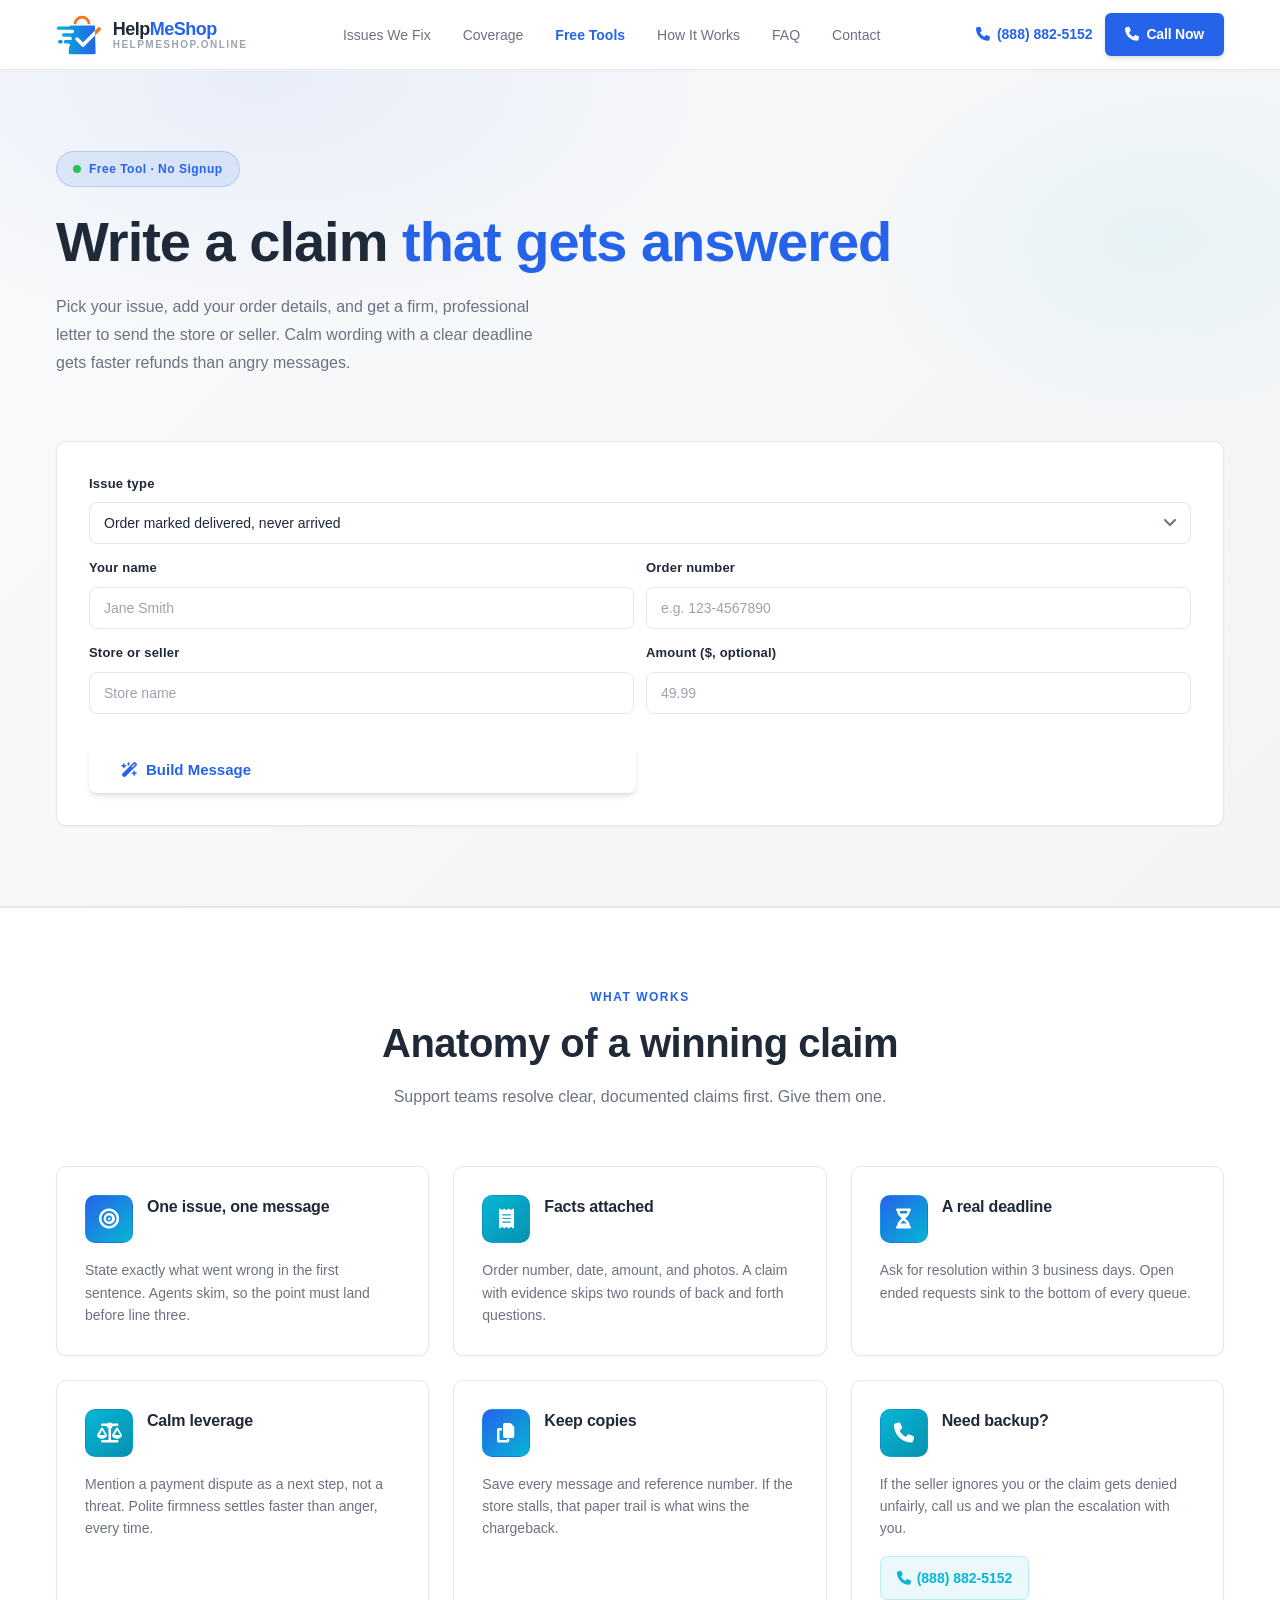
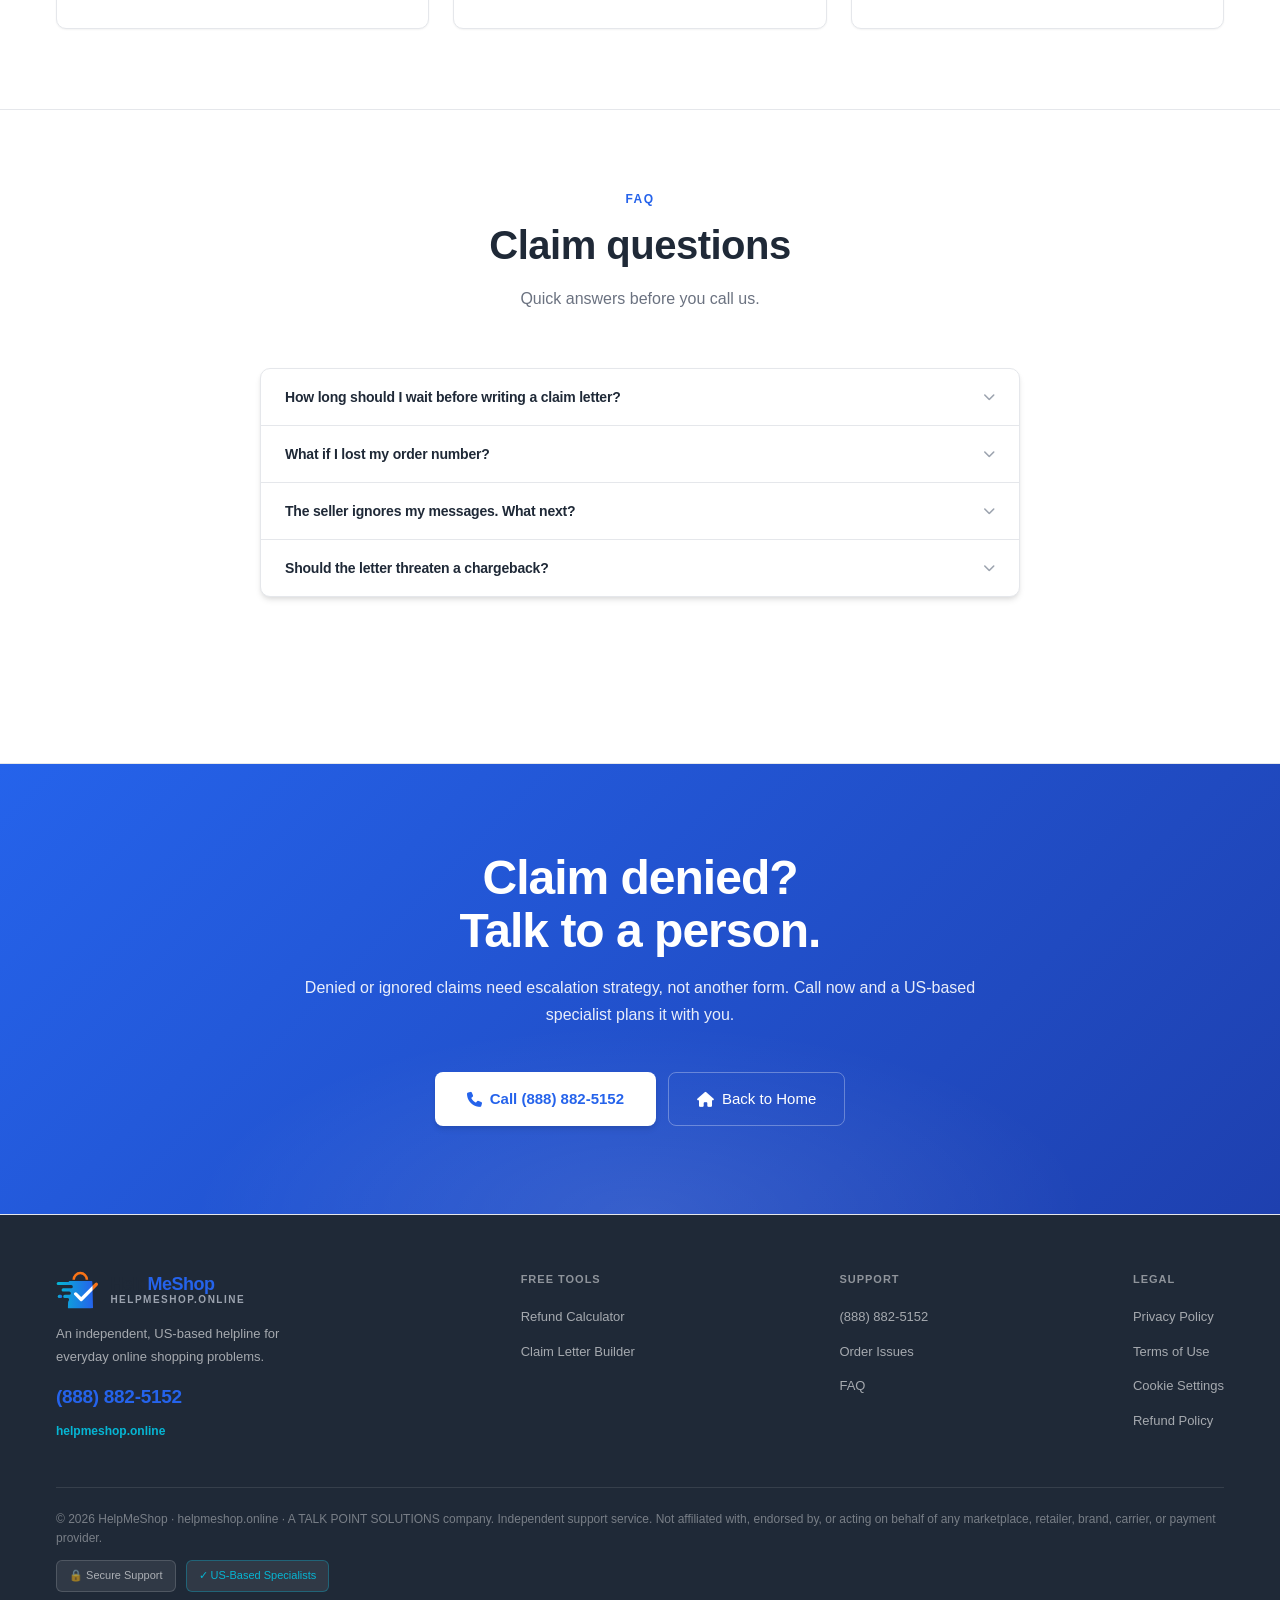
==== commit 0dcb1b38: "Change phone number to (888) 882-5152 site-wide Co-Authored-By: Claude Opus 5.5 <noreply@anthropic.c" ====
--- a/claim-letter/index.html
+++ b/claim-letter/index.html
@@ -16,7 +16,7 @@
   <meta property="og:image" content="https://helpmeshop.online/assets/images/og-image.png" />
   <meta property="og:image:width" content="1200" />
   <meta property="og:image:height" content="630" />
-  <meta property="og:image:alt" content="HelpMeShop logo with phone number (888) 882-5419" />
+  <meta property="og:image:alt" content="HelpMeShop logo with phone number (888) 882-5152" />
   <meta name="twitter:card" content="summary_large_image" />
   <meta name="twitter:title" content="Free Claim Letter Generator | HelpMeShop" />
   <meta name="twitter:description" content="Missing parcel, damaged item, stuck refund, double charge? Generate a letter that gets answered." />
@@ -47,7 +47,7 @@
   {"@context":"https://schema.org","@type":"FAQPage","mainEntity":[
     {"@type":"Question","name":"How long should I wait before writing a claim letter?","acceptedAnswer":{"@type":"Answer","text":"Give the store its stated window first, usually 3 to 5 business days after delivery or approval. After that, write immediately. Waiting weakens your position."}},
     {"@type":"Question","name":"What if I lost my order number?","acceptedAnswer":{"@type":"Answer","text":"Use your confirmation email, receipt, or bank statement line instead. Order date plus amount plus the last four digits of the card is usually enough to identify the purchase."}},
-    {"@type":"Question","name":"The seller ignores my messages. What next?","acceptedAnswer":{"@type":"Answer","text":"Escalate in this order: the store's formal dispute channel, then your payment provider (chargeback), then a review with evidence. Call us at (888) 882-5419 and we will plan the escalation with you."}},
+    {"@type":"Question","name":"The seller ignores my messages. What next?","acceptedAnswer":{"@type":"Answer","text":"Escalate in this order: the store's formal dispute channel, then your payment provider (chargeback), then a review with evidence. Call us at (888) 882-5152 and we will plan the escalation with you."}},
     {"@type":"Question","name":"Should the letter threaten a chargeback?","acceptedAnswer":{"@type":"Answer","text":"Mention it once, calmly, as a next step rather than a threat. Our builder phrases it exactly that way, which gets faster responses than angry messages."}}
   ]}
   </script>
@@ -60,6 +60,7 @@
     gtag('js', new Date());
 
     gtag('config', 'AW-16799190588');
+    gtag('config', 'AW-17865495674');
   </script>
 </head>
 <body>
@@ -79,8 +80,8 @@
       <li><a href="../#cta">Contact</a></li>
     </ul>
     <div class="nav-r">
-      <div class="nav-num"><i class="fa-solid fa-phone"></i> (888) 882-5419</div>
-      <a href="tel:+18888825419" class="nav-call"><i class="fa-solid fa-phone"></i> Call Now</a>
+      <div class="nav-num"><i class="fa-solid fa-phone"></i> (888) 882-5152</div>
+      <a href="tel:+18888825152" class="nav-call"><i class="fa-solid fa-phone"></i> Call Now</a>
     </div>
     <button class="hbg" id="hbgBtn" type="button" aria-label="Menu">
       <span></span><span></span><span></span>
@@ -92,7 +93,7 @@
     <a href="../#tools">Free Tools</a>
     <a href="../#how">How It Works</a>
     <a href="../#faq">FAQ</a>
-    <a href="tel:+18888825419" class="mob-call"><i class="fa-solid fa-phone"></i> (888) 882-5419</a>
+    <a href="tel:+18888825152" class="mob-call"><i class="fa-solid fa-phone"></i> (888) 882-5152</a>
   </div>
 
   <!-- TOOL HERO -->
@@ -161,7 +162,7 @@
         <div class="iss-card">
           <div class="iss-top"><div class="iss-ico"><i class="fa-solid fa-phone"></i></div><h4>Need backup?</h4></div>
           <p>If the seller ignores you or the claim gets denied unfairly, call us and we plan the escalation with you.</p>
-          <a href="tel:+18888825419" class="iss-cta"><i class="fa-solid fa-phone"></i> (888) 882-5419</a>
+          <a href="tel:+18888825152" class="iss-cta"><i class="fa-solid fa-phone"></i> (888) 882-5152</a>
         </div>
       </div>
     </div>
@@ -176,7 +177,7 @@
       <div class="faq-list">
         <div class="fi"><button class="fq" type="button">How long should I wait before writing a claim letter?<i class="fa-solid fa-chevron-down"></i></button><div class="fa-a">Give the store its stated window first, usually 3 to 5 business days after delivery or approval. After that, write immediately. Waiting weakens your position.</div></div>
         <div class="fi"><button class="fq" type="button">What if I lost my order number?<i class="fa-solid fa-chevron-down"></i></button><div class="fa-a">Use your confirmation email, receipt, or bank statement line instead. Order date plus amount plus the last four digits of the card is usually enough to identify the purchase.</div></div>
-        <div class="fi"><button class="fq" type="button">The seller ignores my messages. What next?<i class="fa-solid fa-chevron-down"></i></button><div class="fa-a">Escalate in this order: the store's formal dispute channel, then your payment provider (chargeback), then a review with evidence. Call us at (888) 882-5419 and we will plan the escalation with you.</div></div>
+        <div class="fi"><button class="fq" type="button">The seller ignores my messages. What next?<i class="fa-solid fa-chevron-down"></i></button><div class="fa-a">Escalate in this order: the store's formal dispute channel, then your payment provider (chargeback), then a review with evidence. Call us at (888) 882-5152 and we will plan the escalation with you.</div></div>
         <div class="fi"><button class="fq" type="button">Should the letter threaten a chargeback?<i class="fa-solid fa-chevron-down"></i></button><div class="fa-a">Mention it once, calmly, as a next step rather than a threat. Our builder phrases it exactly that way, which gets faster responses than angry messages.</div></div>
       </div>
       <div class="cta-actions" style="margin-top:32px;">
@@ -191,7 +192,7 @@
       <h2>Claim denied?<br /><span>Talk to a person.</span></h2>
       <p>Denied or ignored claims need escalation strategy, not another form. Call now and a US-based specialist plans it with you.</p>
       <div class="cta-actions">
-        <a href="tel:+18888825419" class="btn-or"><i class="fa-solid fa-phone"></i> Call (888) 882-5419</a>
+        <a href="tel:+18888825152" class="btn-or"><i class="fa-solid fa-phone"></i> Call (888) 882-5152</a>
         <a href="../" class="btn-bdr"><i class="fa-solid fa-house"></i> Back to Home</a>
       </div>
     </div>
@@ -204,11 +205,11 @@
         <div class="ft-logo">
           <div class="brand-lockup"><img class="brand-mark ft-mark" src="../assets/images/logo.svg" alt="HelpMeShop logo" /><div class="brand-logo">Help<span>MeShop</span><small>HELPMESHOP.ONLINE</small></div></div>
           <p>An independent, US-based helpline for everyday online shopping problems.</p>
-          <a href="tel:+18888825419" class="ft-phone">(888) 882-5419</a>
+          <a href="tel:+18888825152" class="ft-phone">(888) 882-5152</a>
           <span class="ft-domain">helpmeshop.online</span>
         </div>
         <div class="ft-col"><h5>Free Tools</h5><ul><li><a href="../refund-calculator/">Refund Calculator</a></li><li><a href="../claim-letter/">Claim Letter Builder</a></li></ul></div>
-        <div class="ft-col"><h5>Support</h5><ul><li><a href="tel:+18888825419">(888) 882-5419</a></li><li><a href="../#issues">Order Issues</a></li><li><a href="../#faq">FAQ</a></li></ul></div>
+        <div class="ft-col"><h5>Support</h5><ul><li><a href="tel:+18888825152">(888) 882-5152</a></li><li><a href="../#issues">Order Issues</a></li><li><a href="../#faq">FAQ</a></li></ul></div>
         <div class="ft-col"><h5>Legal</h5><ul><li><a href="../privacy/">Privacy Policy</a></li><li><a href="../terms/">Terms of Use</a></li><li><a href="../cookies/">Cookie Settings</a></li><li><a href="../refund-policy/">Refund Policy</a></li></ul></div>
       </div>
       <div class="ft-bot">
@@ -220,15 +221,15 @@
 
   <!-- MOBILE STICKY BAR -->
   <div class="mob-bar">
-    <a href="tel:+18888825419">
+    <a href="tel:+18888825152">
       <div class="mb-icon"><i class="fa-solid fa-phone"></i></div>
       <div class="mb-inner">
-        <span class="mb-num">(888) 882-5419</span>
+        <span class="mb-num">(888) 882-5152</span>
         <span class="mb-sub">Tap to Call · Free · 24/7</span>
       </div>
     </a>
   </div>
 
-  <script src="../assets/js/main.js?v=10"></script>
+  <script src="../assets/js/main.js?v=12"></script>
 </body>
 </html>
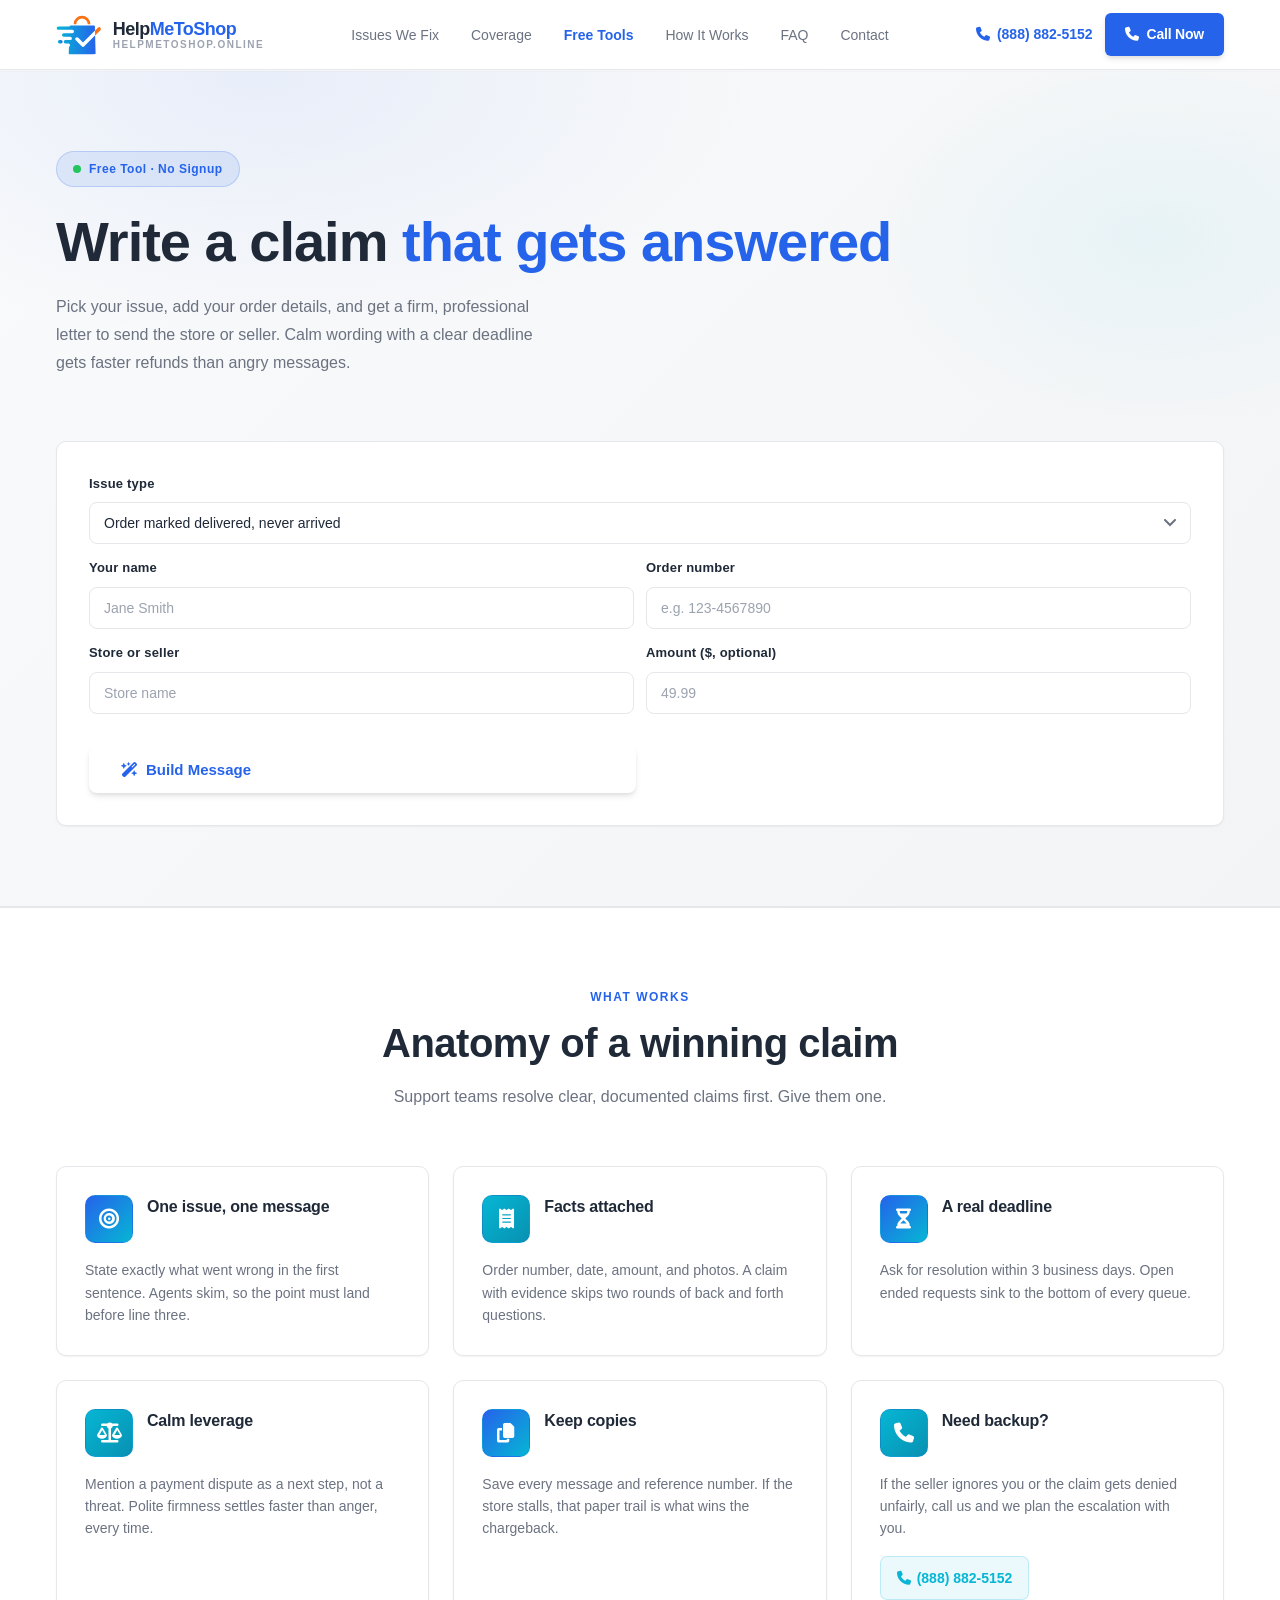
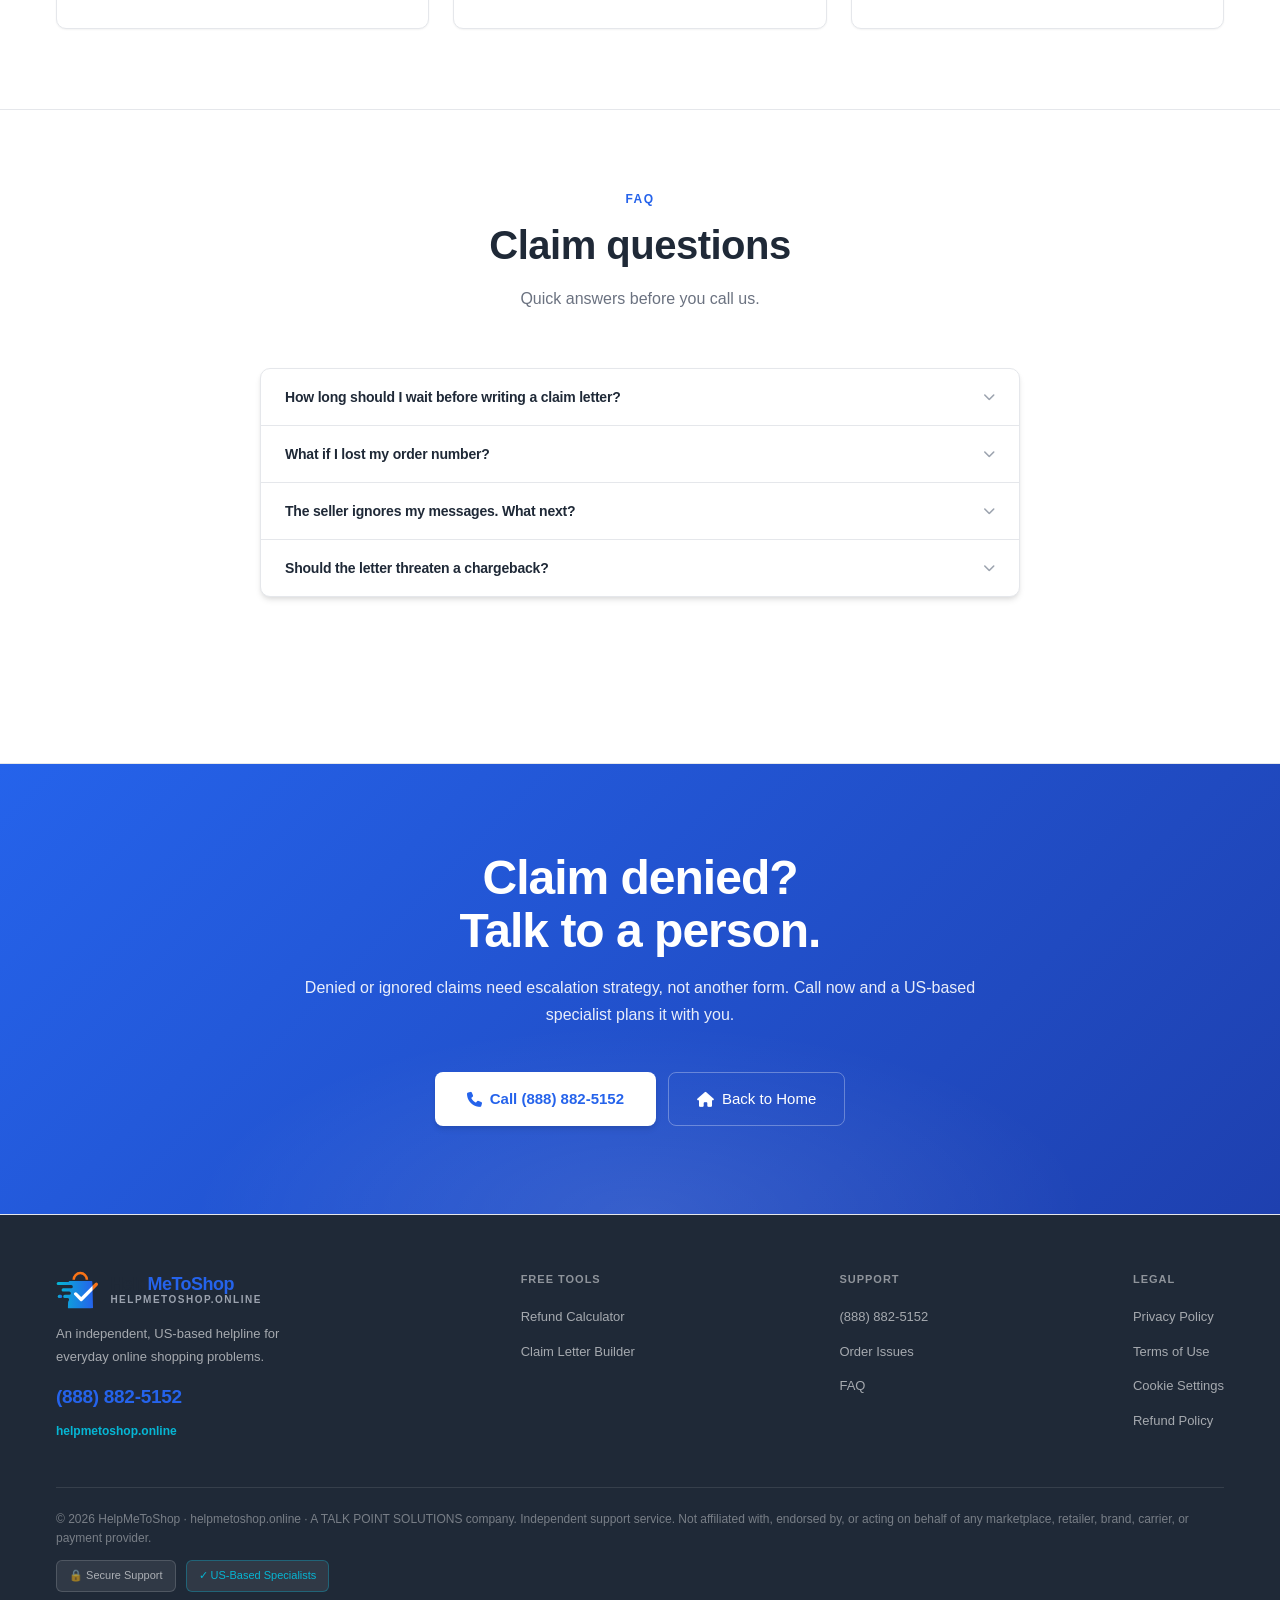
==== commit 71714534: "Rebrand to HelpMeToShop and move domain to helpmetoshop.online Co-Authored-By: Claude Opus 5.5 <nore" ====
--- a/claim-letter/index.html
+++ b/claim-letter/index.html
@@ -3,24 +3,24 @@
 <head>
   <meta charset="UTF-8" />
   <meta name="viewport" content="width=device-width, initial-scale=1.0, viewport-fit=cover" />
-  <title>Free Claim Letter Generator for Refunds | HelpMeShop</title>
+  <title>Free Claim Letter Generator for Refunds | HelpMeToShop</title>
   <meta name="description" content="Build a firm, professional claim letter for missing parcels, damaged items, late refunds, and wrong charges. Free, no signup, copy and send." />
-  <link rel="canonical" href="https://helpmeshop.online/claim-letter/" />
+  <link rel="canonical" href="https://helpmetoshop.online/claim-letter/" />
   <meta name="robots" content="index, follow, max-image-preview:large, max-snippet:-1" />
   <meta property="og:type" content="website" />
-  <meta property="og:site_name" content="HelpMeShop" />
+  <meta property="og:site_name" content="HelpMeToShop" />
   <meta property="og:locale" content="en_US" />
-  <meta property="og:title" content="Free Claim Letter Generator | HelpMeShop" />
+  <meta property="og:title" content="Free Claim Letter Generator | HelpMeToShop" />
   <meta property="og:description" content="Missing parcel, damaged item, stuck refund, double charge? Generate a letter that gets answered." />
-  <meta property="og:url" content="https://helpmeshop.online/claim-letter/" />
-  <meta property="og:image" content="https://helpmeshop.online/assets/images/og-image.png" />
+  <meta property="og:url" content="https://helpmetoshop.online/claim-letter/" />
+  <meta property="og:image" content="https://helpmetoshop.online/assets/images/og-image.png" />
   <meta property="og:image:width" content="1200" />
   <meta property="og:image:height" content="630" />
-  <meta property="og:image:alt" content="HelpMeShop logo with phone number (888) 882-5152" />
+  <meta property="og:image:alt" content="HelpMeToShop logo with phone number (888) 882-5152" />
   <meta name="twitter:card" content="summary_large_image" />
-  <meta name="twitter:title" content="Free Claim Letter Generator | HelpMeShop" />
+  <meta name="twitter:title" content="Free Claim Letter Generator | HelpMeToShop" />
   <meta name="twitter:description" content="Missing parcel, damaged item, stuck refund, double charge? Generate a letter that gets answered." />
-  <meta name="twitter:image" content="https://helpmeshop.online/assets/images/og-image.png" />
+  <meta name="twitter:image" content="https://helpmetoshop.online/assets/images/og-image.png" />
   <meta name="theme-color" content="#2563EB" />
   <link rel="icon" type="image/svg+xml" href="../assets/images/logo.svg" />
   <link rel="icon" type="image/png" sizes="32x32" href="../assets/images/favicon-32.png" />
@@ -34,13 +34,13 @@
   <link rel="stylesheet" href="../assets/css/style.css?v=9" />
 
   <script type="application/ld+json">
-  {"@context":"https://schema.org","@type":"WebApplication","name":"HelpMeShop Claim Letter Generator","applicationCategory":"UtilitiesApplication","operatingSystem":"Any","url":"https://helpmeshop.online/claim-letter/","offers":{"@type":"Offer","price":"0"},"featureList":"Dispute letter templates, one-click copy"}
+  {"@context":"https://schema.org","@type":"WebApplication","name":"HelpMeToShop Claim Letter Generator","applicationCategory":"UtilitiesApplication","operatingSystem":"Any","url":"https://helpmetoshop.online/claim-letter/","offers":{"@type":"Offer","price":"0"},"featureList":"Dispute letter templates, one-click copy"}
   </script>
   <script type="application/ld+json">
   {"@context":"https://schema.org","@type":"BreadcrumbList","itemListElement":[
-    {"@type":"ListItem","position":1,"name":"Home","item":"https://helpmeshop.online/"},
-    {"@type":"ListItem","position":2,"name":"Free Tools","item":"https://helpmeshop.online/#tools"},
-    {"@type":"ListItem","position":3,"name":"Claim Letter Generator","item":"https://helpmeshop.online/claim-letter/"}
+    {"@type":"ListItem","position":1,"name":"Home","item":"https://helpmetoshop.online/"},
+    {"@type":"ListItem","position":2,"name":"Free Tools","item":"https://helpmetoshop.online/#tools"},
+    {"@type":"ListItem","position":3,"name":"Claim Letter Generator","item":"https://helpmetoshop.online/claim-letter/"}
   ]}
   </script>
   <script type="application/ld+json">
@@ -68,8 +68,8 @@
   <!-- NAV -->
   <nav>
     <div class="nav-brand">
-      <a href="../" style="display:flex;align-items:center;gap:11px;" aria-label="HelpMeShop home"><img class="brand-mark" src="../assets/images/logo.svg" alt="HelpMeShop logo" />
-      <span class="brand-logo">Help<span>MeShop</span><small>HELPMESHOP.ONLINE</small></span></a>
+      <a href="../" style="display:flex;align-items:center;gap:11px;" aria-label="HelpMeToShop home"><img class="brand-mark" src="../assets/images/logo.svg" alt="HelpMeToShop logo" />
+      <span class="brand-logo">Help<span>MeToShop</span><small>HELPMETOSHOP.ONLINE</small></span></a>
     </div>
     <ul class="nav-links">
       <li><a href="../#issues">Issues We Fix</a></li>
@@ -203,17 +203,17 @@
     <div class="ft">
       <div class="ft-top">
         <div class="ft-logo">
-          <div class="brand-lockup"><img class="brand-mark ft-mark" src="../assets/images/logo.svg" alt="HelpMeShop logo" /><div class="brand-logo">Help<span>MeShop</span><small>HELPMESHOP.ONLINE</small></div></div>
+          <div class="brand-lockup"><img class="brand-mark ft-mark" src="../assets/images/logo.svg" alt="HelpMeToShop logo" /><div class="brand-logo">Help<span>MeToShop</span><small>HELPMETOSHOP.ONLINE</small></div></div>
           <p>An independent, US-based helpline for everyday online shopping problems.</p>
           <a href="tel:+18888825152" class="ft-phone">(888) 882-5152</a>
-          <span class="ft-domain">helpmeshop.online</span>
+          <span class="ft-domain">helpmetoshop.online</span>
         </div>
         <div class="ft-col"><h5>Free Tools</h5><ul><li><a href="../refund-calculator/">Refund Calculator</a></li><li><a href="../claim-letter/">Claim Letter Builder</a></li></ul></div>
         <div class="ft-col"><h5>Support</h5><ul><li><a href="tel:+18888825152">(888) 882-5152</a></li><li><a href="../#issues">Order Issues</a></li><li><a href="../#faq">FAQ</a></li></ul></div>
         <div class="ft-col"><h5>Legal</h5><ul><li><a href="../privacy/">Privacy Policy</a></li><li><a href="../terms/">Terms of Use</a></li><li><a href="../cookies/">Cookie Settings</a></li><li><a href="../refund-policy/">Refund Policy</a></li></ul></div>
       </div>
       <div class="ft-bot">
-        <p>© <span id="year">2025</span> HelpMeShop · helpmeshop.online · A TALK POINT SOLUTIONS company. Independent support service. Not affiliated with, endorsed by, or acting on behalf of any marketplace, retailer, brand, carrier, or payment provider.</p>
+        <p>© <span id="year">2025</span> HelpMeToShop · helpmetoshop.online · A TALK POINT SOLUTIONS company. Independent support service. Not affiliated with, endorsed by, or acting on behalf of any marketplace, retailer, brand, carrier, or payment provider.</p>
         <div class="ft-badges"><span class="ft-badge">🔒 Secure Support</span><span class="ft-badge accent">✓ US-Based Specialists</span></div>
       </div>
     </div>
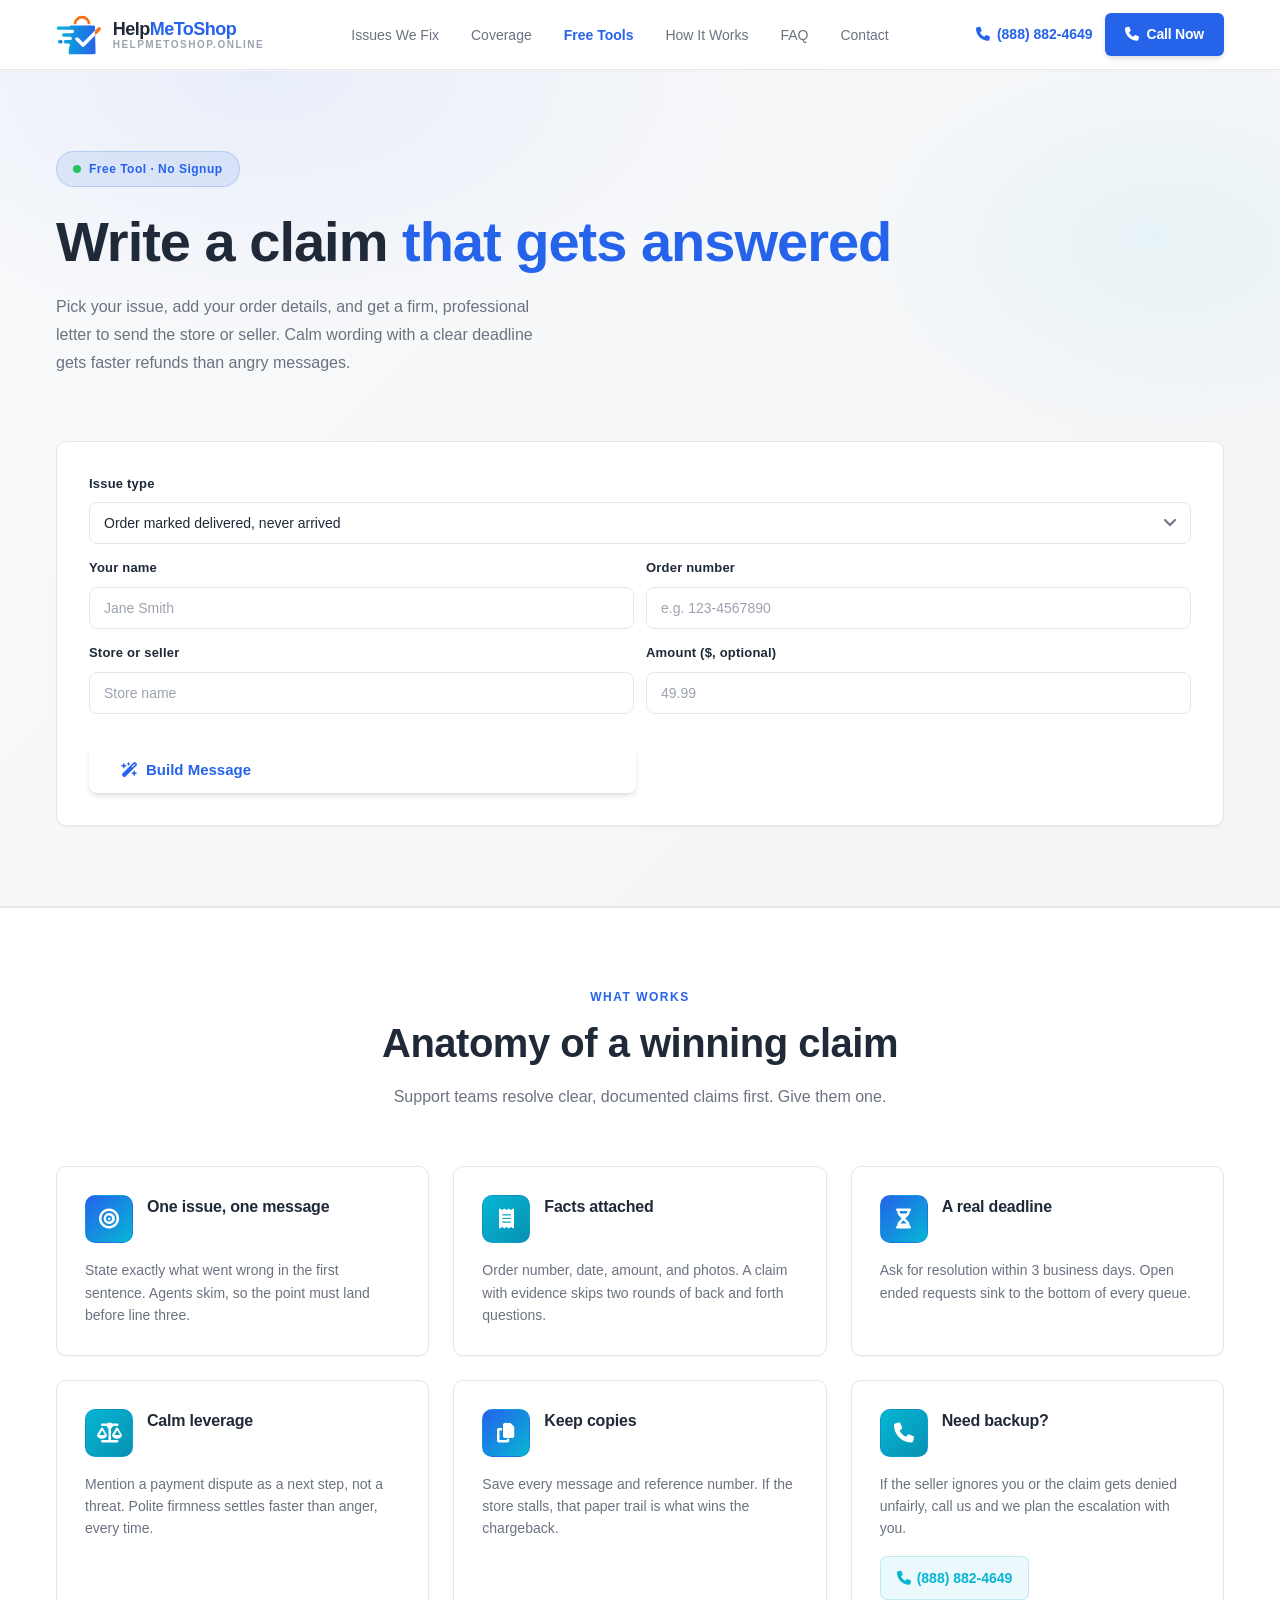
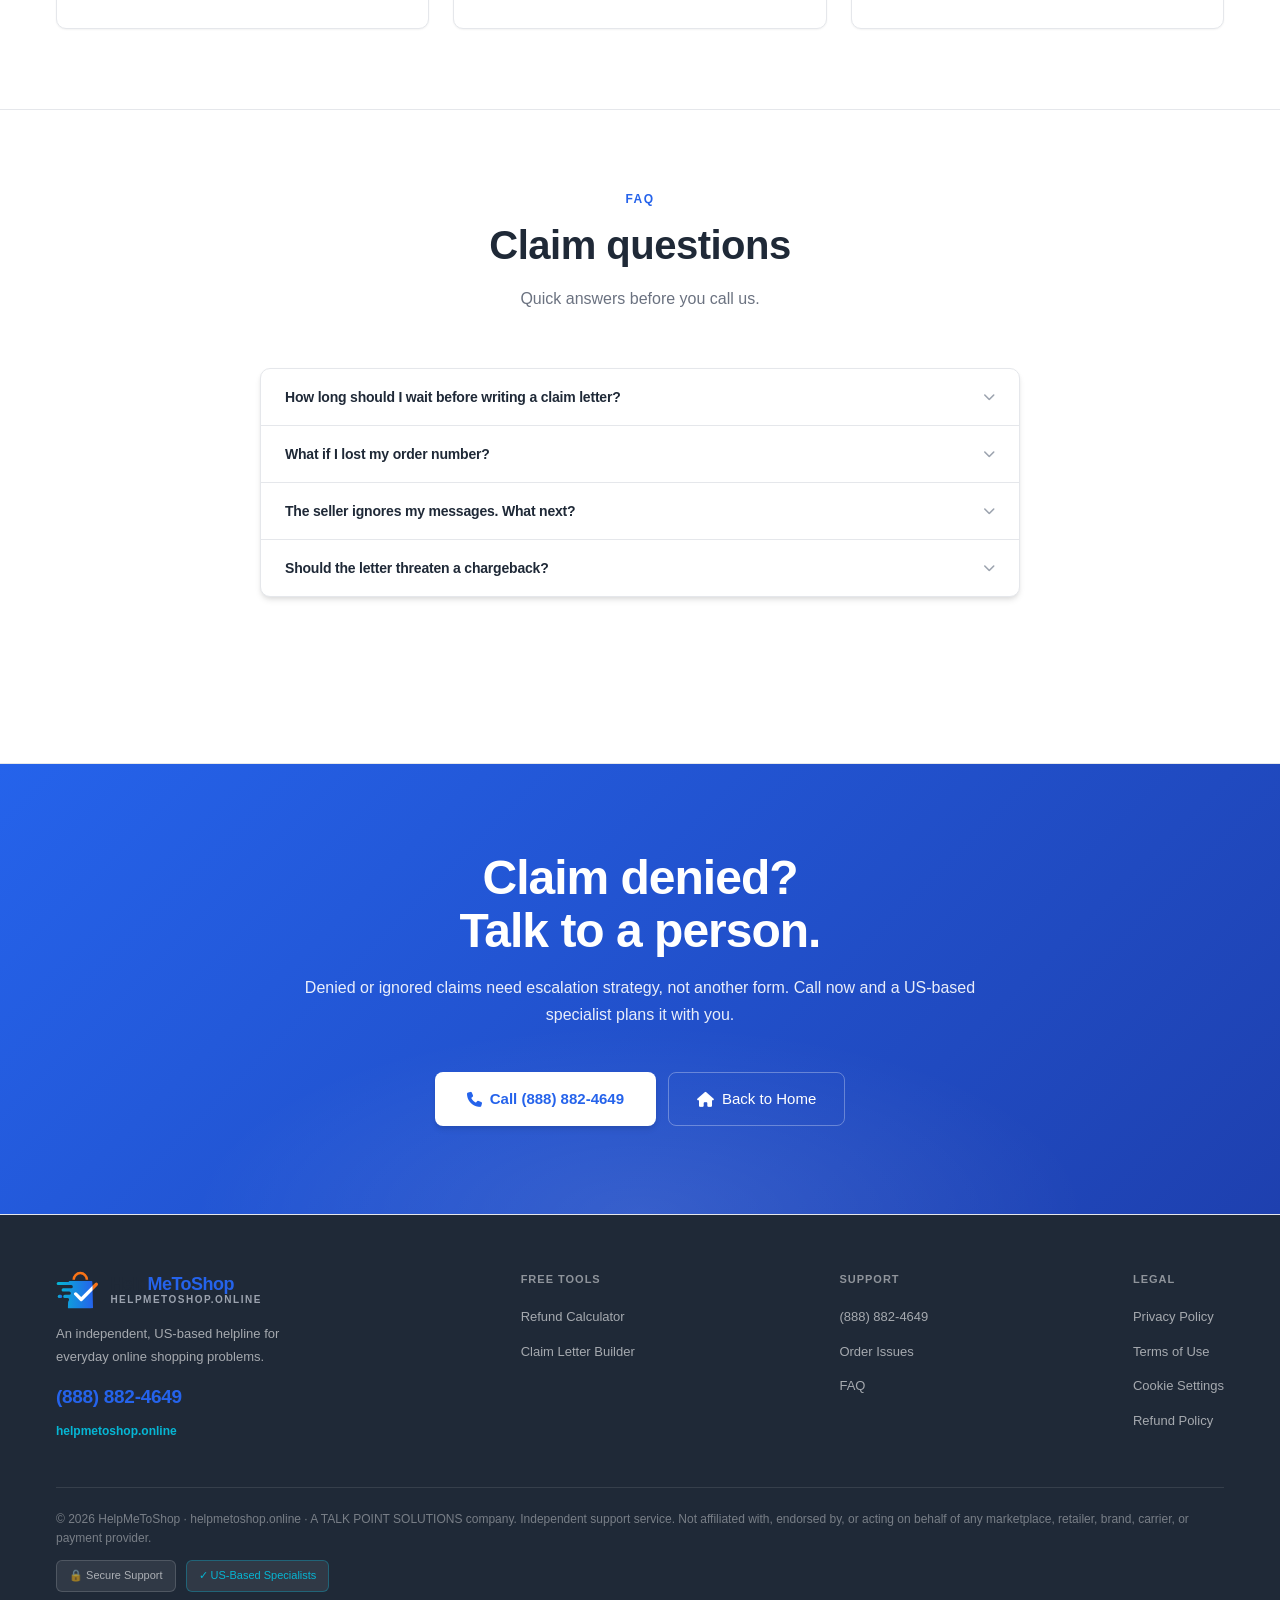
==== commit 0e9c949c: "Change phone number to (888) 882-4649 site-wide Co-Authored-By: Claude Opus 5.5 <noreply@anthropic.c" ====
--- a/claim-letter/index.html
+++ b/claim-letter/index.html
@@ -16,7 +16,7 @@
   <meta property="og:image" content="https://helpmetoshop.online/assets/images/og-image.png" />
   <meta property="og:image:width" content="1200" />
   <meta property="og:image:height" content="630" />
-  <meta property="og:image:alt" content="HelpMeToShop logo with phone number (888) 882-5152" />
+  <meta property="og:image:alt" content="HelpMeToShop logo with phone number (888) 882-4649" />
   <meta name="twitter:card" content="summary_large_image" />
   <meta name="twitter:title" content="Free Claim Letter Generator | HelpMeToShop" />
   <meta name="twitter:description" content="Missing parcel, damaged item, stuck refund, double charge? Generate a letter that gets answered." />
@@ -47,7 +47,7 @@
   {"@context":"https://schema.org","@type":"FAQPage","mainEntity":[
     {"@type":"Question","name":"How long should I wait before writing a claim letter?","acceptedAnswer":{"@type":"Answer","text":"Give the store its stated window first, usually 3 to 5 business days after delivery or approval. After that, write immediately. Waiting weakens your position."}},
     {"@type":"Question","name":"What if I lost my order number?","acceptedAnswer":{"@type":"Answer","text":"Use your confirmation email, receipt, or bank statement line instead. Order date plus amount plus the last four digits of the card is usually enough to identify the purchase."}},
-    {"@type":"Question","name":"The seller ignores my messages. What next?","acceptedAnswer":{"@type":"Answer","text":"Escalate in this order: the store's formal dispute channel, then your payment provider (chargeback), then a review with evidence. Call us at (888) 882-5152 and we will plan the escalation with you."}},
+    {"@type":"Question","name":"The seller ignores my messages. What next?","acceptedAnswer":{"@type":"Answer","text":"Escalate in this order: the store's formal dispute channel, then your payment provider (chargeback), then a review with evidence. Call us at (888) 882-4649 and we will plan the escalation with you."}},
     {"@type":"Question","name":"Should the letter threaten a chargeback?","acceptedAnswer":{"@type":"Answer","text":"Mention it once, calmly, as a next step rather than a threat. Our builder phrases it exactly that way, which gets faster responses than angry messages."}}
   ]}
   </script>
@@ -80,8 +80,8 @@
       <li><a href="../#cta">Contact</a></li>
     </ul>
     <div class="nav-r">
-      <div class="nav-num"><i class="fa-solid fa-phone"></i> (888) 882-5152</div>
-      <a href="tel:+18888825152" class="nav-call"><i class="fa-solid fa-phone"></i> Call Now</a>
+      <div class="nav-num"><i class="fa-solid fa-phone"></i> (888) 882-4649</div>
+      <a href="tel:+18888824649" class="nav-call"><i class="fa-solid fa-phone"></i> Call Now</a>
     </div>
     <button class="hbg" id="hbgBtn" type="button" aria-label="Menu">
       <span></span><span></span><span></span>
@@ -93,7 +93,7 @@
     <a href="../#tools">Free Tools</a>
     <a href="../#how">How It Works</a>
     <a href="../#faq">FAQ</a>
-    <a href="tel:+18888825152" class="mob-call"><i class="fa-solid fa-phone"></i> (888) 882-5152</a>
+    <a href="tel:+18888824649" class="mob-call"><i class="fa-solid fa-phone"></i> (888) 882-4649</a>
   </div>
 
   <!-- TOOL HERO -->
@@ -162,7 +162,7 @@
         <div class="iss-card">
           <div class="iss-top"><div class="iss-ico"><i class="fa-solid fa-phone"></i></div><h4>Need backup?</h4></div>
           <p>If the seller ignores you or the claim gets denied unfairly, call us and we plan the escalation with you.</p>
-          <a href="tel:+18888825152" class="iss-cta"><i class="fa-solid fa-phone"></i> (888) 882-5152</a>
+          <a href="tel:+18888824649" class="iss-cta"><i class="fa-solid fa-phone"></i> (888) 882-4649</a>
         </div>
       </div>
     </div>
@@ -177,7 +177,7 @@
       <div class="faq-list">
         <div class="fi"><button class="fq" type="button">How long should I wait before writing a claim letter?<i class="fa-solid fa-chevron-down"></i></button><div class="fa-a">Give the store its stated window first, usually 3 to 5 business days after delivery or approval. After that, write immediately. Waiting weakens your position.</div></div>
         <div class="fi"><button class="fq" type="button">What if I lost my order number?<i class="fa-solid fa-chevron-down"></i></button><div class="fa-a">Use your confirmation email, receipt, or bank statement line instead. Order date plus amount plus the last four digits of the card is usually enough to identify the purchase.</div></div>
-        <div class="fi"><button class="fq" type="button">The seller ignores my messages. What next?<i class="fa-solid fa-chevron-down"></i></button><div class="fa-a">Escalate in this order: the store's formal dispute channel, then your payment provider (chargeback), then a review with evidence. Call us at (888) 882-5152 and we will plan the escalation with you.</div></div>
+        <div class="fi"><button class="fq" type="button">The seller ignores my messages. What next?<i class="fa-solid fa-chevron-down"></i></button><div class="fa-a">Escalate in this order: the store's formal dispute channel, then your payment provider (chargeback), then a review with evidence. Call us at (888) 882-4649 and we will plan the escalation with you.</div></div>
         <div class="fi"><button class="fq" type="button">Should the letter threaten a chargeback?<i class="fa-solid fa-chevron-down"></i></button><div class="fa-a">Mention it once, calmly, as a next step rather than a threat. Our builder phrases it exactly that way, which gets faster responses than angry messages.</div></div>
       </div>
       <div class="cta-actions" style="margin-top:32px;">
@@ -192,7 +192,7 @@
       <h2>Claim denied?<br /><span>Talk to a person.</span></h2>
       <p>Denied or ignored claims need escalation strategy, not another form. Call now and a US-based specialist plans it with you.</p>
       <div class="cta-actions">
-        <a href="tel:+18888825152" class="btn-or"><i class="fa-solid fa-phone"></i> Call (888) 882-5152</a>
+        <a href="tel:+18888824649" class="btn-or"><i class="fa-solid fa-phone"></i> Call (888) 882-4649</a>
         <a href="../" class="btn-bdr"><i class="fa-solid fa-house"></i> Back to Home</a>
       </div>
     </div>
@@ -205,11 +205,11 @@
         <div class="ft-logo">
           <div class="brand-lockup"><img class="brand-mark ft-mark" src="../assets/images/logo.svg" alt="HelpMeToShop logo" /><div class="brand-logo">Help<span>MeToShop</span><small>HELPMETOSHOP.ONLINE</small></div></div>
           <p>An independent, US-based helpline for everyday online shopping problems.</p>
-          <a href="tel:+18888825152" class="ft-phone">(888) 882-5152</a>
+          <a href="tel:+18888824649" class="ft-phone">(888) 882-4649</a>
           <span class="ft-domain">helpmetoshop.online</span>
         </div>
         <div class="ft-col"><h5>Free Tools</h5><ul><li><a href="../refund-calculator/">Refund Calculator</a></li><li><a href="../claim-letter/">Claim Letter Builder</a></li></ul></div>
-        <div class="ft-col"><h5>Support</h5><ul><li><a href="tel:+18888825152">(888) 882-5152</a></li><li><a href="../#issues">Order Issues</a></li><li><a href="../#faq">FAQ</a></li></ul></div>
+        <div class="ft-col"><h5>Support</h5><ul><li><a href="tel:+18888824649">(888) 882-4649</a></li><li><a href="../#issues">Order Issues</a></li><li><a href="../#faq">FAQ</a></li></ul></div>
         <div class="ft-col"><h5>Legal</h5><ul><li><a href="../privacy/">Privacy Policy</a></li><li><a href="../terms/">Terms of Use</a></li><li><a href="../cookies/">Cookie Settings</a></li><li><a href="../refund-policy/">Refund Policy</a></li></ul></div>
       </div>
       <div class="ft-bot">
@@ -221,15 +221,15 @@
 
   <!-- MOBILE STICKY BAR -->
   <div class="mob-bar">
-    <a href="tel:+18888825152">
+    <a href="tel:+18888824649">
       <div class="mb-icon"><i class="fa-solid fa-phone"></i></div>
       <div class="mb-inner">
-        <span class="mb-num">(888) 882-5152</span>
+        <span class="mb-num">(888) 882-4649</span>
         <span class="mb-sub">Tap to Call · Free · 24/7</span>
       </div>
     </a>
   </div>
 
-  <script src="../assets/js/main.js?v=12"></script>
+  <script src="../assets/js/main.js?v=13"></script>
 </body>
 </html>
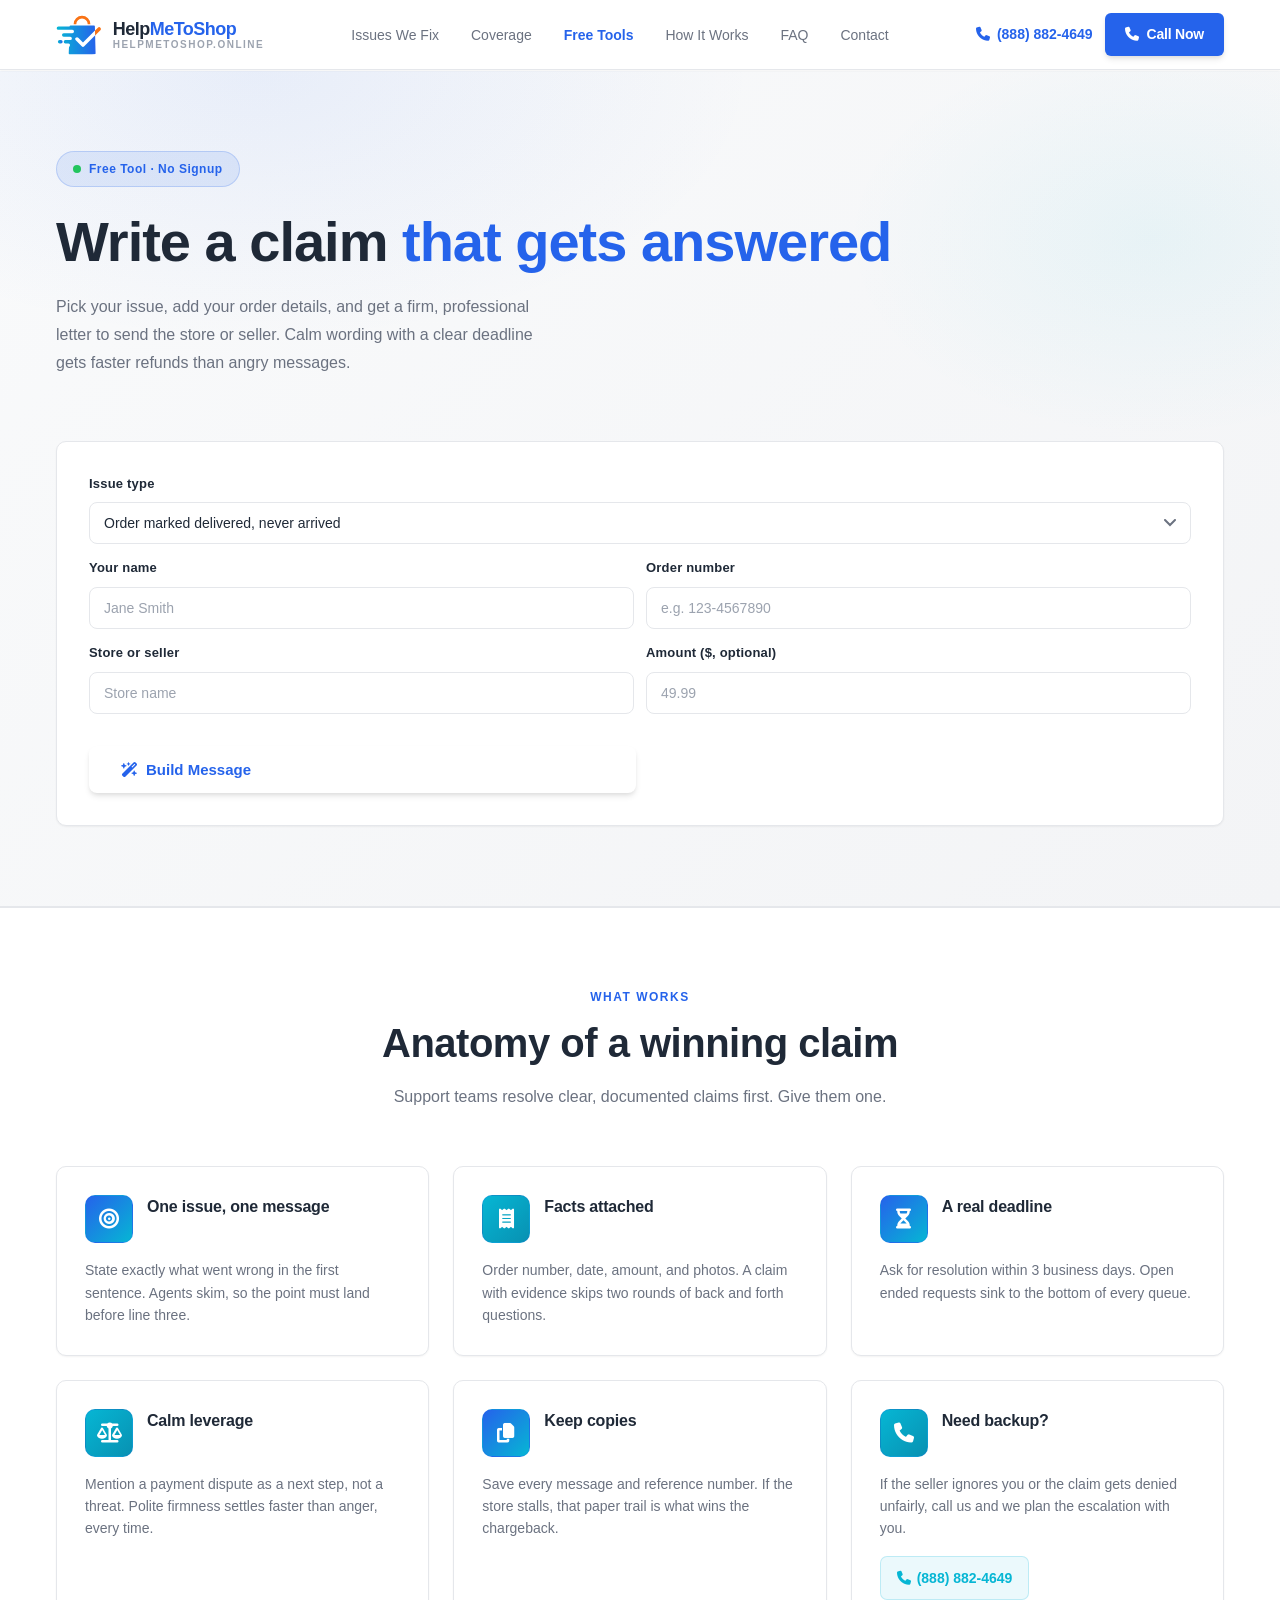
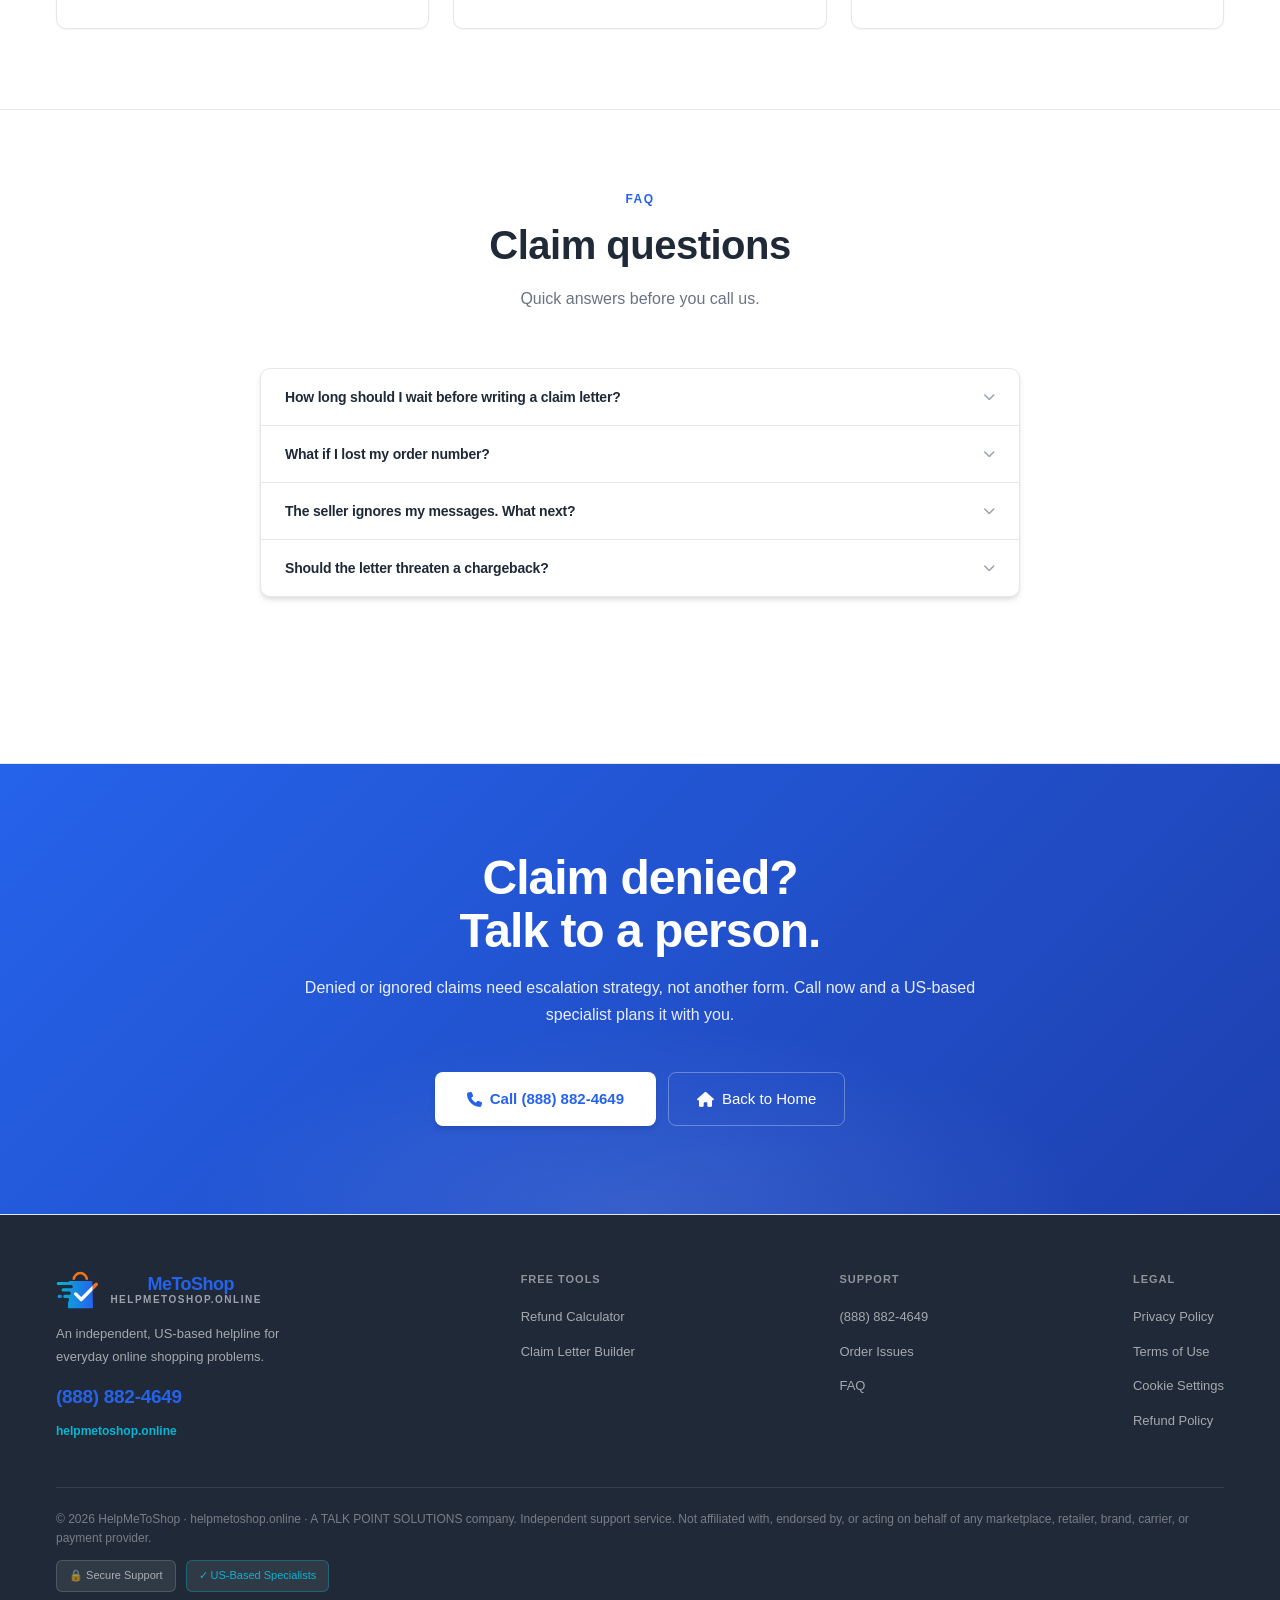
==== commit 21806f81: "Speed up pages, lazy-load the call pop-up, and fix legal pages - Pop-up is no longer in the page HTM" ====
--- a/claim-letter/index.html
+++ b/claim-letter/index.html
@@ -28,10 +28,11 @@
   <link rel="manifest" href="../site.webmanifest" />
   <link rel="preconnect" href="https://fonts.googleapis.com" />
   <link rel="preconnect" href="https://fonts.gstatic.com" crossorigin />
-  <link href="https://fonts.googleapis.com/css2?family=Inter:wght@300;400;500;600;700;800;900&display=swap" rel="stylesheet" />
-  <link rel="stylesheet" href="https://cdnjs.cloudflare.com/ajax/libs/font-awesome/6.5.2/css/all.min.css" />
-
-  <link rel="stylesheet" href="../assets/css/style.css?v=9" />
+  <link href="https://fonts.googleapis.com/css2?family=Inter:wght@400;500;600;700&display=swap" rel="stylesheet" />
+  <link rel="preload" href="../assets/fonts/fa-solid-subset.woff2" as="font" type="font/woff2" crossorigin />
+  <link rel="stylesheet" href="../assets/css/icons.css?v=1" />
+
+  <link rel="stylesheet" href="../assets/css/style.css?v=12" />
 
   <script type="application/ld+json">
   {"@context":"https://schema.org","@type":"WebApplication","name":"HelpMeToShop Claim Letter Generator","applicationCategory":"UtilitiesApplication","operatingSystem":"Any","url":"https://helpmetoshop.online/claim-letter/","offers":{"@type":"Offer","price":"0"},"featureList":"Dispute letter templates, one-click copy"}
@@ -53,7 +54,26 @@
   </script>
 
   <!-- Google tag (gtag.js) -->
-  <script async src="https://www.googletagmanager.com/gtag/js?id=AW-16799190588"></script>
+  <script>
+    // Load gtag.js after first interaction or shortly after page load so it doesn't block rendering.
+    // gtag() calls made before then queue in dataLayer and send once it loads.
+    (function () {
+      var done = false;
+      function loadGtag() {
+        if (done) { return; }
+        done = true;
+        var s = document.createElement('script');
+        s.async = true;
+        s.src = 'https://www.googletagmanager.com/gtag/js?id=AW-16799190588';
+        document.head.appendChild(s);
+      }
+      window.loadGtag = loadGtag;
+      ['pointerdown', 'touchstart', 'keydown', 'scroll'].forEach(function (ev) {
+        window.addEventListener(ev, loadGtag, { once: true, passive: true });
+      });
+      window.addEventListener('load', function () { setTimeout(loadGtag, 1500); });
+    })();
+  </script>
   <script>
     window.dataLayer = window.dataLayer || [];
     function gtag(){dataLayer.push(arguments);}
@@ -61,6 +81,7 @@
 
     gtag('config', 'AW-16799190588');
     gtag('config', 'AW-17865495674');
+    gtag('config', 'G-RZEFHK5T7W');
   </script>
 </head>
 <body>
@@ -68,7 +89,7 @@
   <!-- NAV -->
   <nav>
     <div class="nav-brand">
-      <a href="../" style="display:flex;align-items:center;gap:11px;" aria-label="HelpMeToShop home"><img class="brand-mark" src="../assets/images/logo.svg" alt="HelpMeToShop logo" />
+      <a href="../" style="display:flex;align-items:center;gap:11px;" aria-label="HelpMeToShop home"><img class="brand-mark" src="../assets/images/logo.svg" width="46" height="40" alt="HelpMeToShop logo" />
       <span class="brand-logo">Help<span>MeToShop</span><small>HELPMETOSHOP.ONLINE</small></span></a>
     </div>
     <ul class="nav-links">
@@ -203,7 +224,7 @@
     <div class="ft">
       <div class="ft-top">
         <div class="ft-logo">
-          <div class="brand-lockup"><img class="brand-mark ft-mark" src="../assets/images/logo.svg" alt="HelpMeToShop logo" /><div class="brand-logo">Help<span>MeToShop</span><small>HELPMETOSHOP.ONLINE</small></div></div>
+          <div class="brand-lockup"><img class="brand-mark ft-mark" src="../assets/images/logo.svg" width="46" height="40" alt="HelpMeToShop logo" /><div class="brand-logo">Help<span>MeToShop</span><small>HELPMETOSHOP.ONLINE</small></div></div>
           <p>An independent, US-based helpline for everyday online shopping problems.</p>
           <a href="tel:+18888824649" class="ft-phone">(888) 882-4649</a>
           <span class="ft-domain">helpmetoshop.online</span>
@@ -230,6 +251,6 @@
     </a>
   </div>
 
-  <script src="../assets/js/main.js?v=13"></script>
+  <script src="../assets/js/main.js?v=14"></script>
 </body>
 </html>
--- a/assets/css/icons.css
+++ b/assets/css/icons.css
@@ -0,0 +1,4 @@
+/* Font Awesome Free 6.5.2 subset (only icons used on this site). License: https://fontawesome.com/license/free (Icons: CC BY 4.0, Fonts: SIL OFL 1.1). Rebuild if you add an icon. */
+@font-face{font-family:"Font Awesome 6 Free";font-style:normal;font-weight:900;font-display:block;src:url(../fonts/fa-solid-subset.woff2) format("woff2")}
+.fa-solid{-moz-osx-font-smoothing:grayscale;-webkit-font-smoothing:antialiased;display:var(--fa-display,inline-block);font-style:normal;font-variant:normal;line-height:1;text-rendering:auto;font-family:"Font Awesome 6 Free";font-weight:900}
+.fa-arrow-right:before{content:"\f061"}.fa-arrows-rotate:before{content:"\f021"}.fa-bag-shopping:before{content:"\f290"}.fa-basket-shopping:before{content:"\f291"}.fa-bolt:before{content:"\f0e7"}.fa-box-open:before{content:"\f49e"}.fa-building-columns:before{content:"\f19c"}.fa-bullseye:before{content:"\f140"}.fa-calculator:before{content:"\f1ec"}.fa-calendar-check:before{content:"\f274"}.fa-check:before{content:"\f00c"}.fa-chevron-down:before{content:"\f078"}.fa-circle-check:before{content:"\f058"}.fa-circle-exclamation:before{content:"\f06a"}.fa-circle-info:before{content:"\f05a"}.fa-circle-user:before{content:"\f2bd"}.fa-cookie-bite:before{content:"\f564"}.fa-copy:before{content:"\f0c5"}.fa-credit-card:before{content:"\f09d"}.fa-dollar-sign:before{content:"\24"}.fa-file-contract:before{content:"\f56c"}.fa-gift:before{content:"\f06b"}.fa-headset:before{content:"\f590"}.fa-hourglass-half:before{content:"\f252"}.fa-house:before{content:"\f015"}.fa-list:before{content:"\f03a"}.fa-lock:before{content:"\f023"}.fa-medal:before{content:"\f5a2"}.fa-money-bill-transfer:before{content:"\e528"}.fa-pen-to-square:before{content:"\f044"}.fa-phone:before{content:"\f095"}.fa-receipt:before{content:"\f543"}.fa-rotate-left:before{content:"\f2ea"}.fa-scale-balanced:before{content:"\f24e"}.fa-star-half-stroke:before{content:"\f5c0"}.fa-store:before{content:"\f54e"}.fa-triangle-exclamation:before{content:"\f071"}.fa-truck:before{content:"\f0d1"}.fa-wallet:before{content:"\f555"}.fa-wand-magic-sparkles:before{content:"\e2ca"}.fa-xmark:before{content:"\f00d"}
--- a/assets/css/style.css
+++ b/assets/css/style.css
@@ -344,6 +344,7 @@
   nav{padding:0 16px;height:56px;}
   nav,footer{padding-left:16px;padding-right:16px;}
   .nav-brand{gap:8px;}
+  .nav-brand .us-flag{display:none;}
   .nav-brand img{height:32px;}
   .nav-cta{padding:8px 16px;font-size:13px;}
 
@@ -480,6 +481,31 @@
   .popup-modal{width:92%;max-width:calc(100% - 32px);}
 }
 
+/* LEGAL PAGES (privacy, terms, cookies, refund policy) */
+.legal-sec{background:var(--bg-dark);border-top:1px solid var(--border);padding:48px 56px 80px;}
+.legal-inner{max-width:820px;margin:0 auto;}
+.legal-meta{display:flex;align-items:center;gap:8px;font-size:13px;font-weight:500;color:var(--ink-light);margin-bottom:16px;}
+.legal-meta i{color:var(--primary);}
+.legal-card{background:var(--bg);border:1px solid var(--border);border-radius:12px;box-shadow:var(--shadow-md);padding:36px 40px;color:var(--ink);font-size:15px;line-height:1.75;}
+.legal-card h2{font-size:20px;font-weight:700;margin:36px 0 12px;scroll-margin-top:90px;}
+.legal-card h3{font-size:15px;font-weight:600;margin:0 0 10px;}
+.legal-card p{margin:0 0 14px;color:var(--ink);}
+.legal-card ul,.legal-card ol{margin:0 0 16px;padding-left:22px;}
+.legal-card li{margin-bottom:6px;}
+.legal-card a{color:var(--primary);text-decoration:underline;text-underline-offset:2px;}
+.legal-card code{font-size:13px;background:var(--bg-darker);border-radius:4px;padding:1px 5px;}
+.legal-note{display:flex;gap:12px;align-items:flex-start;background:var(--bg-darker);border-left:3px solid var(--primary);border-radius:8px;padding:14px 16px;font-size:14px;line-height:1.6;margin-bottom:24px;}
+.legal-note i{color:var(--primary);margin-top:4px;flex-shrink:0;}
+.legal-toc{border:1px solid var(--border);border-radius:10px;padding:18px 22px;margin-bottom:8px;}
+.legal-toc ol{margin:0;font-size:14px;}
+.legal-toc a{text-decoration:none;}
+.legal-toc a:hover{text-decoration:underline;}
+@media(max-width:768px){
+  .legal-sec{padding:32px 16px 96px;}
+  .legal-card{padding:24px 18px;font-size:14px;}
+  .legal-card h2{font-size:18px;margin-top:28px;}
+}
+
 /* POPUP MODAL STYLES */
 .popup-overlay{position:fixed;top:0;left:0;right:0;bottom:0;background:rgba(0,0,0,0.5);display:flex;align-items:center;justify-content:center;z-index:1000;opacity:0;visibility:hidden;transition:opacity 0.3s ease, visibility 0.3s ease;padding:20px;}
 
